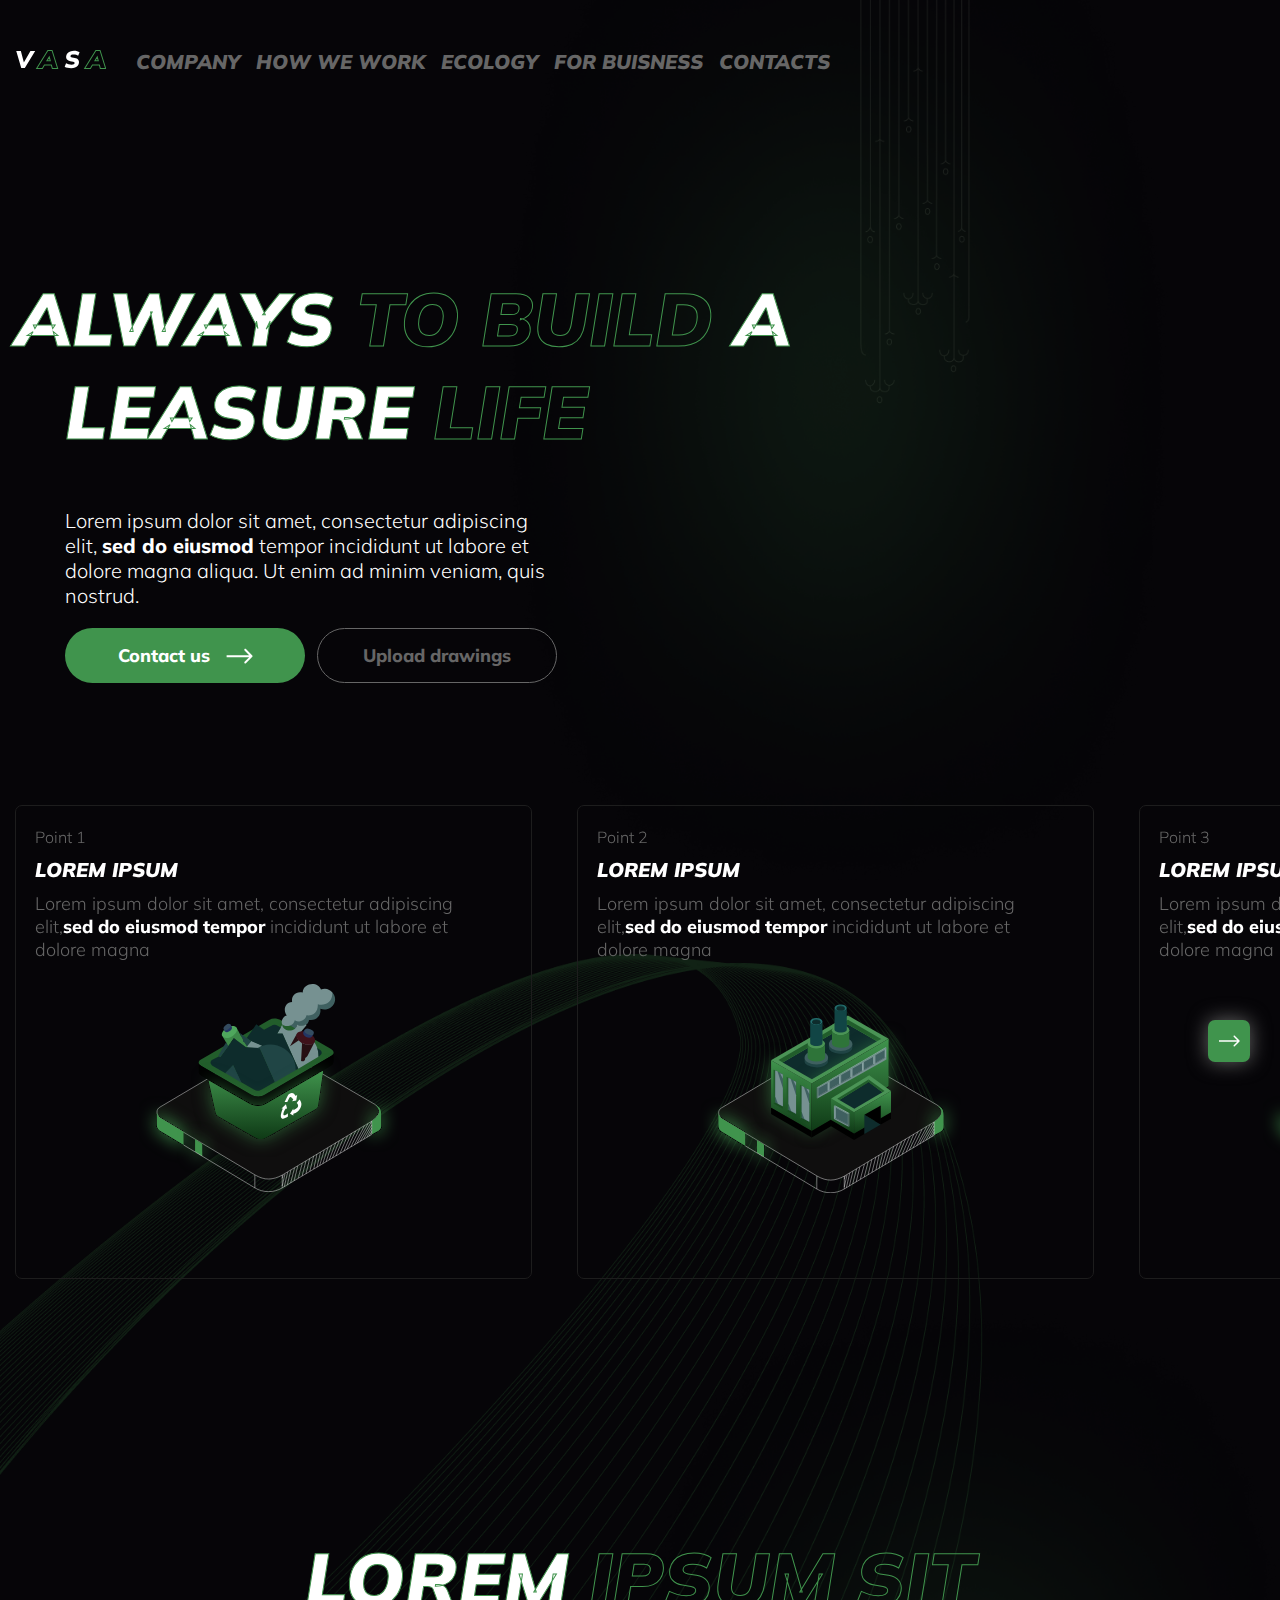
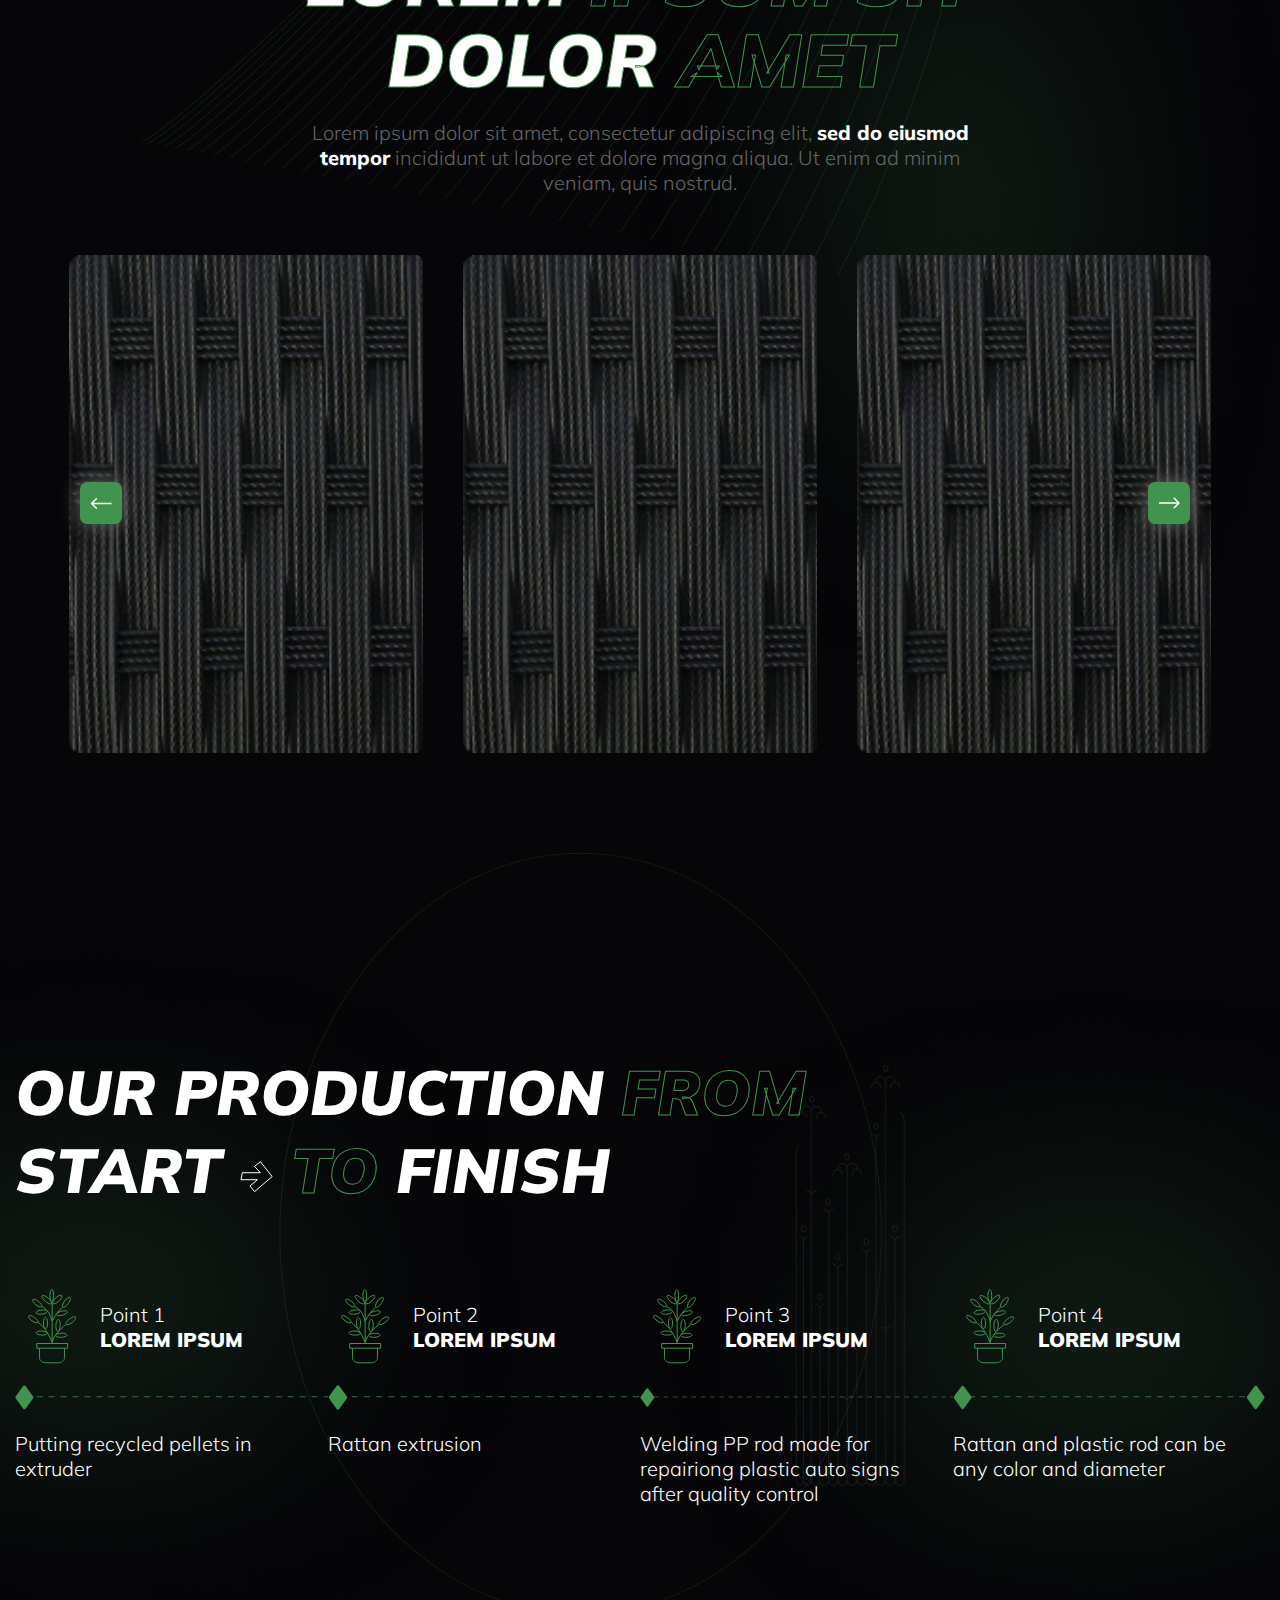
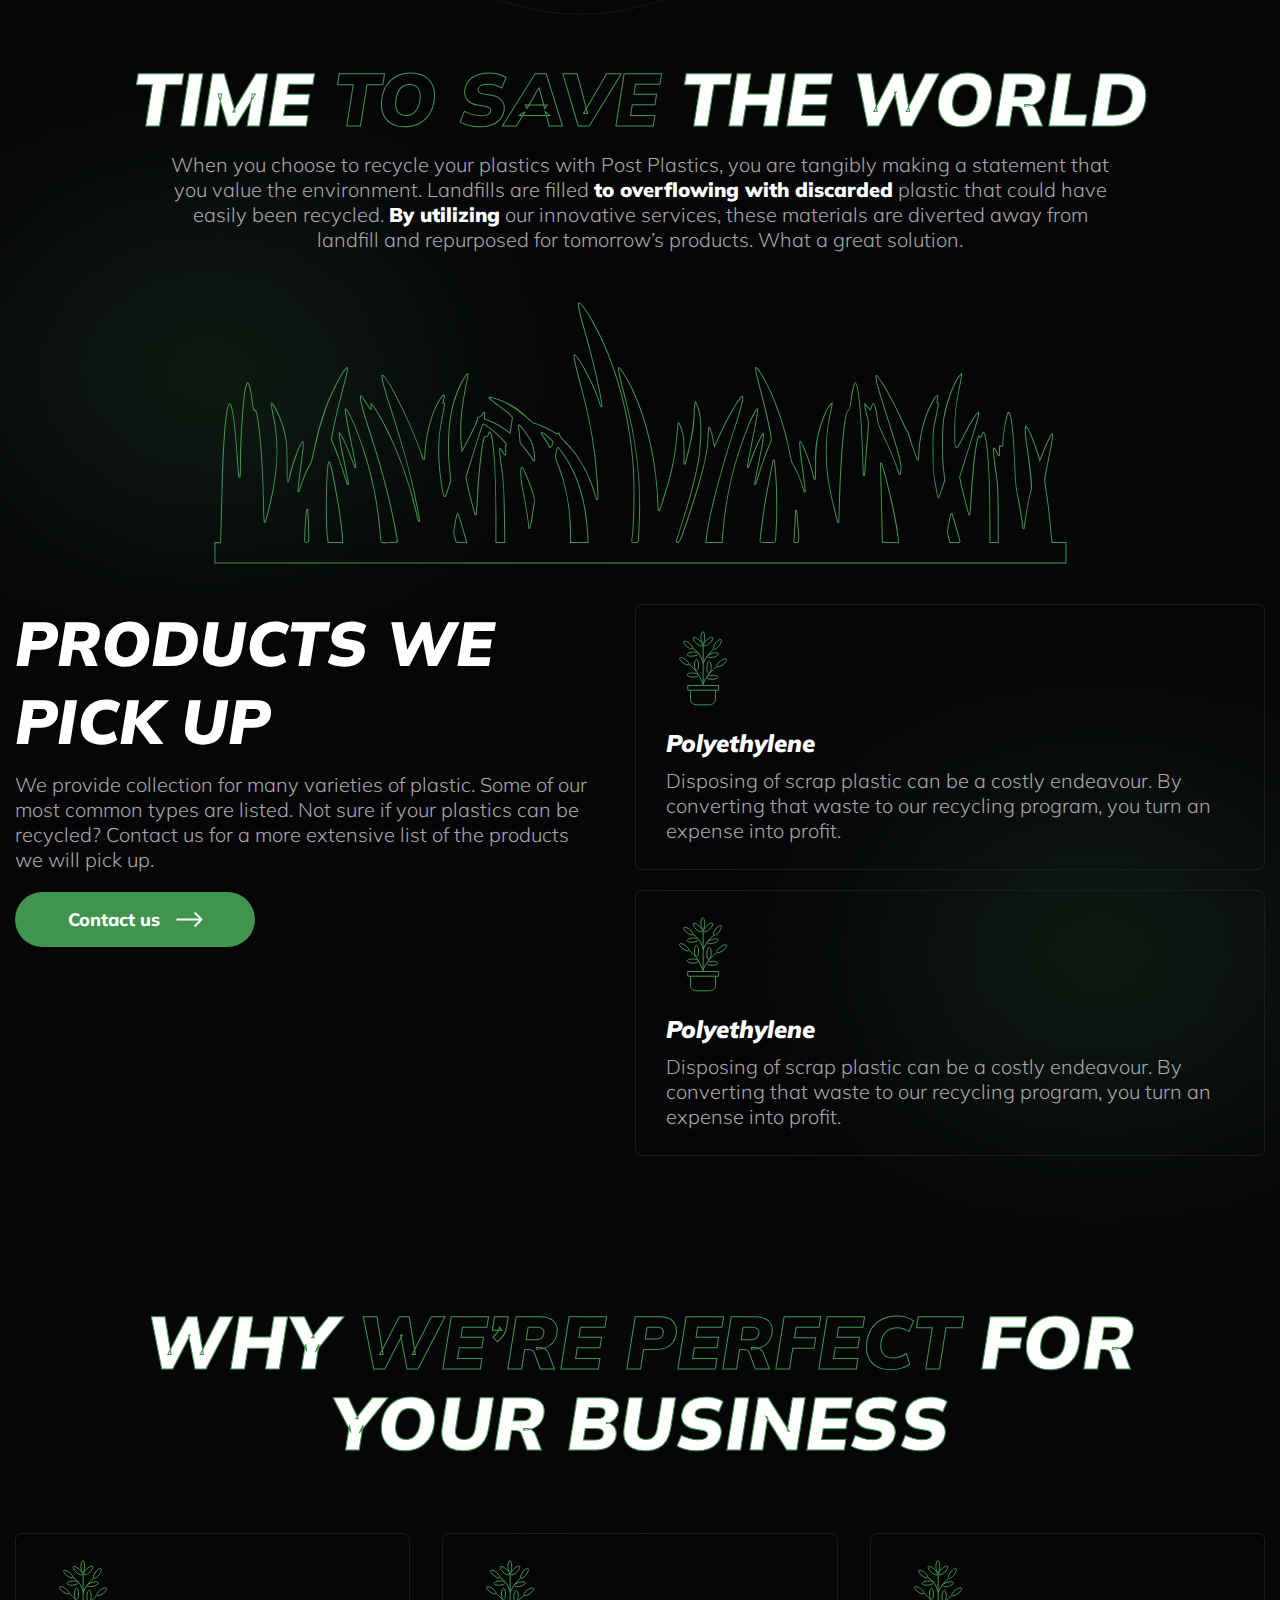
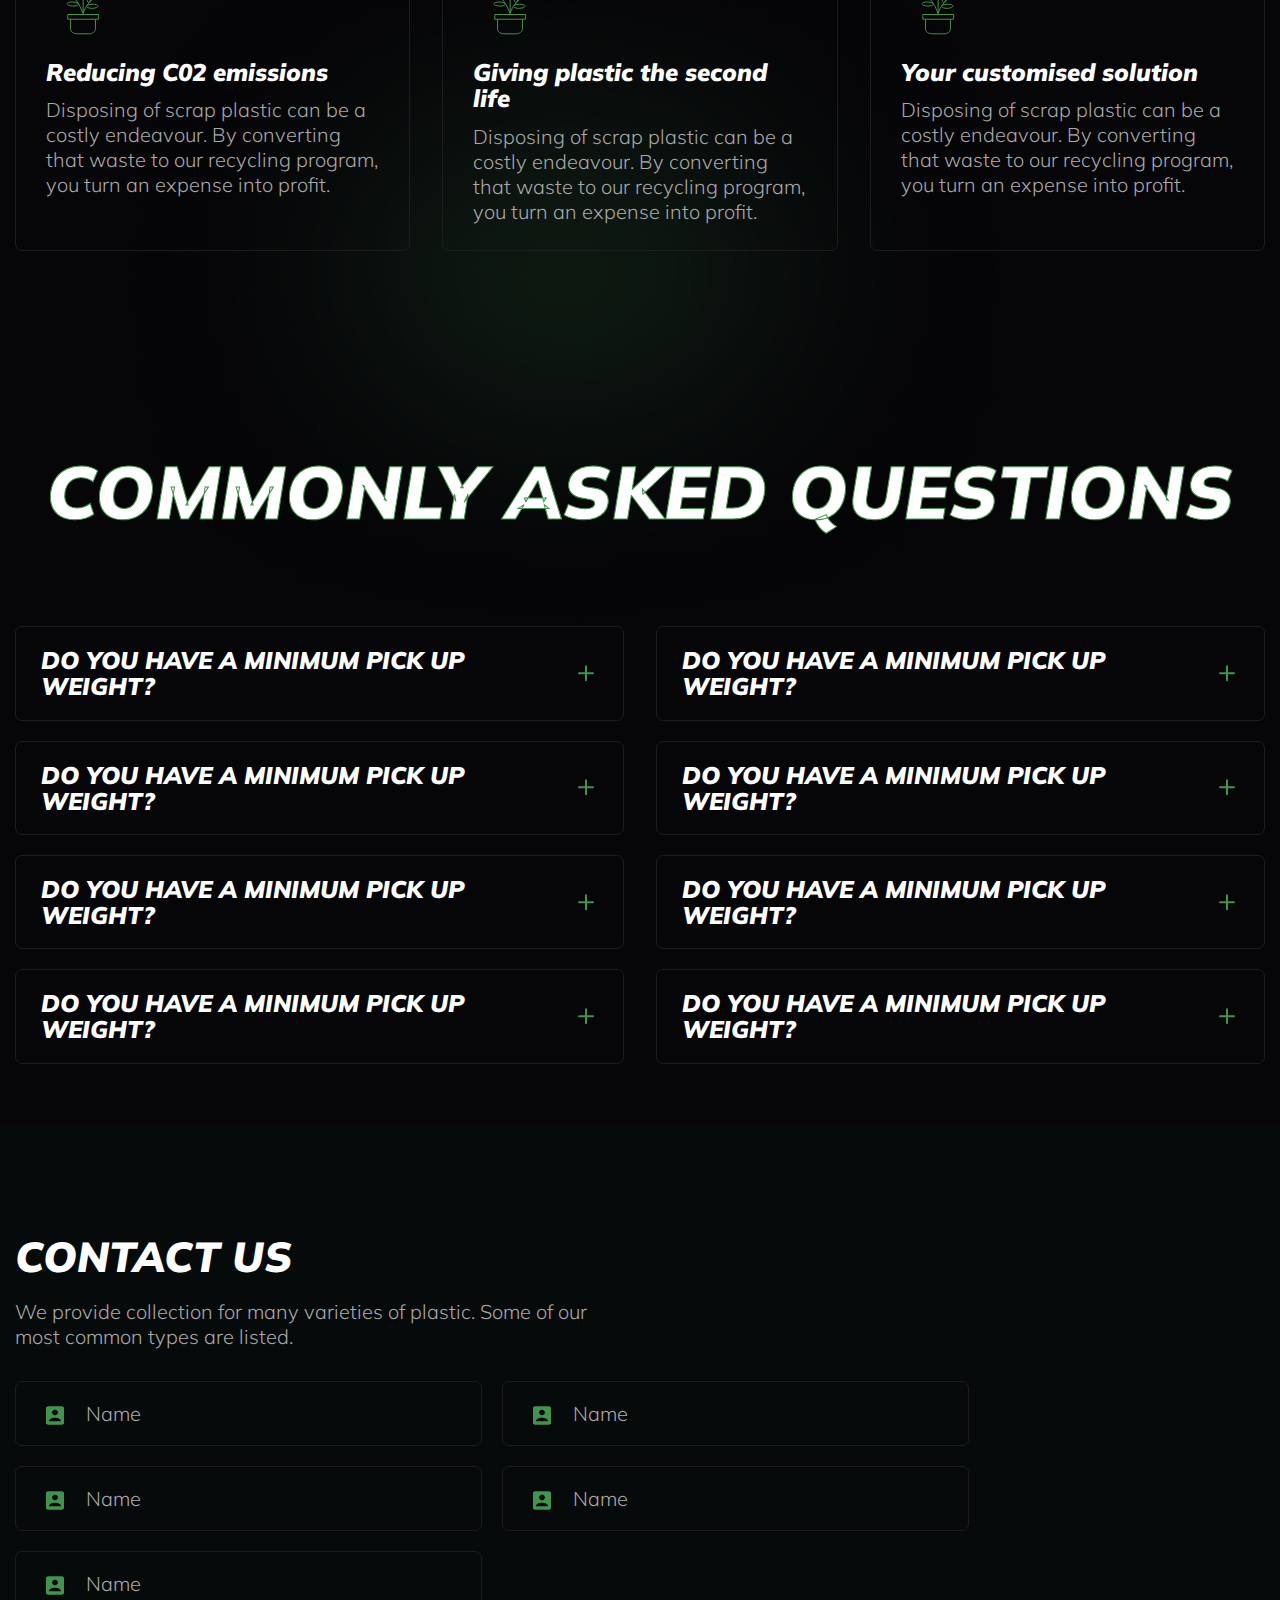
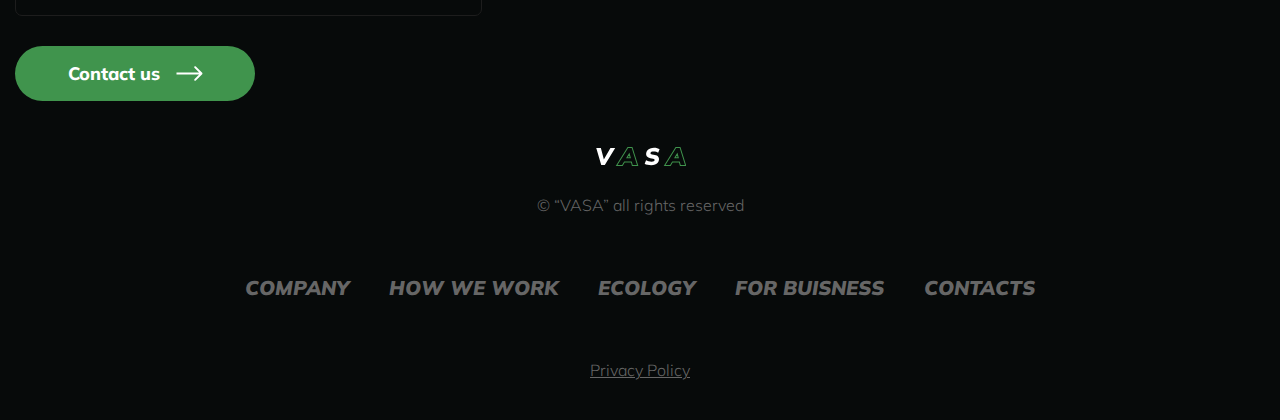
==== index-dark.html @ 0dc8172a "fix" ====
<!DOCTYPE html>
<html lang="en">
<head>
    <meta charset="UTF-8">
    <meta name="viewport" content="width=device-width, initial-scale=1.0">

    <link rel="stylesheet" href="css/swiper-bundle.min.css">
    <link rel="stylesheet" href="css/style.css">

    <title>VASA</title>
</head>
<body class="dark-theme">
    <div class="wrapper">
        
        <header class="header">
            <div class="container">
                <div class="header__inner">
                    <a href="#" class="logo"><img src="img/logoheader-dark.svg" alt="logo" class="logoimg"></a>
                    <nav class="nav">
                        <a href="#company" class="header__link italic__text grey__text">COMPANY</a>
                        <a href="#how-we-work" class="header__link italic__text grey__text">HOW WE WORK</a>
                        <a href="#ecology" class="header__link italic__text grey__text">ECOLOGY</a>
                        <a href="#business" class="header__link italic__text grey__text">FOR BUISNESS</a>
                        <a href="#contacts" class="header__link italic__text grey__text">CONTACTS</a>
                    </nav>
                    <div class="burger-button">
                        <svg width="24px" height="24px" viewBox="0 0 24 24" fill="none" xmlns="http://www.w3.org/2000/svg">
                            <path d="M3 6.00092H21M3 12.0009H21M3 18.0009H21" stroke="#292929" stroke-width="2.5" stroke-linecap="round" stroke-linejoin="round"/>
                        </svg>
                        <svg xmlns="http://www.w3.org/2000/svg"  viewBox="0 0 50 50" width="24px" height="24px">
                            <path d="M 7.71875 6.28125 L 6.28125 7.71875 L 23.5625 25 L 6.28125 42.28125 L 7.71875 43.71875 L 25 26.4375 L 42.28125 43.71875 L 43.71875 42.28125 L 26.4375 25 L 43.71875 7.71875 L 42.28125 6.28125 L 25 23.5625 Z"/>
                        </svg>
                    </div>
                </div>
            </div>
        </header>

        <div class="container">
            <div class="page-up__button hide">
                <button class="small__button_grey small__button_white"><svg width="12" height="22" viewBox="0 0 12 22" fill="none" xmlns="http://www.w3.org/2000/svg">
                    <path d="M6.07818 0.756779C5.78529 0.463886 5.31041 0.463886 5.01752 0.756779L0.244549 5.52975C-0.0483442 5.82264 -0.0483442 6.29752 0.244549 6.59041C0.537443 6.8833 1.01232 6.8833 1.30521 6.59041L5.54785 2.34777L9.79049 6.59041C10.0834 6.8833 10.5583 6.8833 10.8512 6.59041C11.144 6.29752 11.144 5.82264 10.8512 5.52975L6.07818 0.756779ZM6.29785 21.2871L6.29785 1.28711L4.79785 1.28711L4.79785 21.2871L6.29785 21.2871Z" fill="#343434"/>
                    </svg>
                </button>
            </div>
        </div>

        <main class="main">


            <section class="main__screen">
                <div class="container">
                    <div class="main__screen_inner">
                        <h1 class="main__title_h1 main__screen_title">
                            ALWAYS <span class="span__titlebrown">TO BUILD</span> A LEASURE <span class="span__titlebrown">LIFE</span>
                        </h1>
                        <div class="main__description">
                            <p class="medium__text">Lorem ipsum dolor sit amet, consectetur adipiscing elit, <span class="mediumbold__text">sed do eiusmod</span> tempor incididunt ut labore et dolore magna aliqua. Ut enim ad minim veniam, quis nostrud.</p>
                            <div class="main__buttons">
                                <button class="button smallbold__text white__text">Contact us
                                    <svg class="button__img" width="27" height="16" viewBox="0 0 27 16" fill="none" xmlns="http://www.w3.org/2000/svg">
                                        <path d="M26.3175 8.86531C26.708 8.47479 26.708 7.84162 26.3175 7.4511L19.9535 1.08714C19.563 0.696611 18.9298 0.696611 18.5393 1.08714C18.1488 1.47766 18.1488 2.11082 18.5393 2.50135L24.1961 8.1582L18.5393 13.8151C18.1488 14.2056 18.1488 14.8387 18.5393 15.2293C18.9298 15.6198 19.563 15.6198 19.9535 15.2293L26.3175 8.86531ZM0.610352 9.1582H25.6104V7.1582H0.610352V9.1582Z" fill="white"/>
                                    </svg>
                                </button>
                                <button class="stroke__button smallbold__text grey__text">Upload drawings</button>
                            </div>
                        </div>
                        
                    </div>
                </div>
            </section>

            <section class="scroll__block">
                <a name="company"></a>
                <div class="swiper" id="mainCardsSwiper">
                    <div class="swiper-wrapper">
                        <div class="swiper-slide scroll__card">
                            <div class="scroll__card_text">
                                <p class="description grey__text">Point 1</p>
                                <p class="italic__text white__text">LOREM IPSUM</p>
                                <p class="small__text grey__text">Lorem ipsum dolor sit amet, consectetur adipiscing elit,<span class="smallbold__text white__text">sed do eiusmod tempor</span> incididunt ut labore et dolore magna </p>
                            </div>
                            <img src="img/card1-dark.svg" alt="Point" class="card__img">
                        </div>
                        <div class="swiper-slide scroll__card">
                            <div class="scroll__card_text">
                                <p class="description grey__text">Point 2</p>
                                <p class="italic__text white__text">LOREM IPSUM</p>
                                <p class="small__text grey__text">Lorem ipsum dolor sit amet, consectetur adipiscing elit,<span class="smallbold__text white__text">sed do eiusmod tempor</span> incididunt ut labore et dolore magna </p>
                            </div>
                            <img src="img/card2-dark.svg" alt="Point" class="card__img">
                        </div>
                        <div class="swiper-slide scroll__card">
                            <div class="scroll__card_text">
                                <p class="description grey__text">Point 3</p>
                                <p class="italic__text white__text">LOREM IPSUM</p>
                                <p class="small__text grey__text">Lorem ipsum dolor sit amet, consectetur adipiscing elit,<span class="smallbold__text white__text">sed do eiusmod tempor</span> incididunt ut labore et dolore magna </p>
                            </div>
                            <img src="img/card3-dark.svg" alt="Point" class="card__img">
                            <a href="#" class="card__link smallbold__text white__text mt-20">Lorem ipsum 
                                <svg width="21" height="19" viewBox="0 0 21 19" fill="none" xmlns="http://www.w3.org/2000/svg">
                                    <path d="M0.5 1.82336H10.4232C16.7301 1.82336 16.7301 4.37358 16.7301 8.13029V17.1765M16.7301 17.1765L13.1853 13.6317M16.7301 17.1765L20.275 13.6317" stroke="#40944D" stroke-width="2"/>
                                </svg>                                    
                            </a>
                        </div>
                        <div class="swiper-slide scroll__card">
                            <div class="scroll__card_text">
                                <p class="description grey__text">Point 4</p>
                                <p class="italic__text white__text">LOREM IPSUM</p>
                                <p class="small__text grey__text">Lorem ipsum dolor sit amet, consectetur adipiscing elit,<span class="smallbold__text white__text">sed do eiusmod tempor</span> incididunt ut labore et dolore magna </p>
                            </div>
                            <img src="img/card1-dark.svg" alt="Point" class="card__img">
                        </div>
                        <div class="swiper-slide scroll__card">
                            <div class="scroll__card_text">
                                <p class="description grey__text">Point 5</p>
                                <p class="italic__text white__text">LOREM IPSUM</p>
                                <p class="small__text grey__text">Lorem ipsum dolor sit amet, consectetur adipiscing elit,<span class="smallbold__text white__text">sed do eiusmod tempor</span> incididunt ut labore et dolore magna </p>
                            </div>
                            <img src="img/card1-dark.svg" alt="Point" class="card__img">
                        </div>
                        <div class="swiper-slide scroll__card">
                            <div class="scroll__card_text">
                                <p class="description grey__text">Point 6</p>
                                <p class="italic__text white__text">LOREM IPSUM</p>
                                <p class="small__text grey__text">Lorem ipsum dolor sit amet, consectetur adipiscing elit,<span class="smallbold__text white__text">sed do eiusmod tempor</span> incididunt ut labore et dolore magna </p>
                            </div>
                            <img src="img/card2-dark.svg" alt="Point" class="card__img">
                        </div>
                        <div class="swiper-slide scroll__card">
                            <div class="scroll__card_text">
                                <p class="description grey__text">Point 7</p>
                                <p class="italic__text white__text">LOREM IPSUM</p>
                                <p class="small__text grey__text">Lorem ipsum dolor sit amet, consectetur adipiscing elit,<span class="smallbold__text white__text">sed do eiusmod tempor</span> incididunt ut labore et dolore magna </p>
                            </div>
                            <img src="img/card3-dark.svg" alt="Point" class="card__img">
                            <a href="#" class="card__link smallbold__text white__text mt-20">Lorem ipsum <svg width="21" height="19" viewBox="0 0 21 19" fill="none" xmlns="http://www.w3.org/2000/svg">
                                <path d="M0 1.82336H9.92322C16.2301 1.82336 16.2301 4.37358 16.2301 8.13029V17.1765M16.2301 17.1765L12.6853 13.6317M16.2301 17.1765L19.775 13.6317" stroke="#666666" stroke-width="2"/>
                                </svg>
                            </a>
                        </div>
                        <div class="swiper-slide scroll__card">
                            <div class="scroll__card_text">
                                <p class="description grey__text">Point 8</p>
                                <p class="italic__text white__text">LOREM IPSUM</p>
                                <p class="small__text grey__text">Lorem ipsum dolor sit amet, consectetur adipiscing elit,<span class="smallbold__text white__text">sed do eiusmod tempor</span> incididunt ut labore et dolore magna </p>
                            </div>
                            <img src="img/card1-dark.svg" alt="Point" class="card__img">
                        </div>
                    </div>
                    <div class="swiper-button-prev small__button_grey"></div>
                    <div class="swiper-button-next small__button_grey"></div>
                </div>
                    <!-- <div class="scroll__block_inner">
                        <button class="small__button_grey"><svg width="21" height="12" viewBox="0 0 21 12" fill="none" xmlns="http://www.w3.org/2000/svg">
                            <path d="M20.5303 6.53033C20.8232 6.23744 20.8232 5.76256 20.5303 5.46967L15.7574 0.696699C15.4645 0.403806 14.9896 0.403806 14.6967 0.696699C14.4038 0.989593 14.4038 1.46447 14.6967 1.75736L18.9393 6L14.6967 10.2426C14.4038 10.5355 14.4038 11.0104 14.6967 11.3033C14.9896 11.5962 15.4645 11.5962 15.7574 11.3033L20.5303 6.53033ZM0 6.75L20 6.75L20 5.25L0 5.25L0 6.75Z" fill="white"/>
                            </svg>
                        </button>
                    </div> -->
            </section>

            <section class="swiper__block">
                <div class="container">
                    <div class="swiper__inner">
                        <div class="swiper__text_wrapper">
                            <h3 class="main__title swiper__title text__center">LOREM <span class="span__titlebrown">IPSUM SIT</span> DOLOR <span class="span__titlebrown">AMET</span></h3>
                            <p class="medium__text grey__text swiper__desc text__center mt-20">Lorem ipsum dolor sit amet, consectetur adipiscing elit, <span class="mediumbold__text">sed do eiusmod tempor</span> incididunt ut labore et dolore magna aliqua. Ut enim ad minim veniam, quis nostrud.</p>
                        </div>
                        <div class="swiper swiper__cards_wrapper" id="mainLoopSwiper">
                            <div class="swiper-wrapper">
                                <div class="swiper-slide swiper__card">
                                    <div class="swiper__card_text text__center">
                                        <!-- <p class="italic__text white__text">LOREM IPSUM</p>
                                        <p class="small__text white__text">Lorem ipsum dolor sit amet, consectetu</p> -->
                                    </div>
                                    <img src="img/swipecard-dark.png" alt="Image" class="swiper__img">
                                </div>
                                <div class="swiper-slide swiper__card">
                                    <div class="swiper__card_text text__center">
                                        <!-- <p class="italic__text white__text">LOREM IPSUM</p>
                                        <p class="small__text white__text">Lorem ipsum dolor sit amet, consectetu</p> -->
                                    </div>
                                    <img src="img/swipecard-dark.png" alt="Image" class="swiper__img">
                                </div>
                                <div class="swiper-slide swiper__card">
                                    <div class="swiper__card_text text__center">
                                        <!-- <p class="italic__text white__text">LOREM IPSUM</p>
                                        <p class="small__text white__text">Lorem ipsum dolor sit amet, consectetu</p> -->
                                    </div>
                                    <img src="img/swipecard-dark.png" alt="Image" class="swiper__img">
                                </div>
                                <div class="swiper-slide swiper__card">
                                    <div class="swiper__card_text text__center">
                                        <!-- <p class="italic__text white__text">LOREM IPSUM</p>
                                        <p class="small__text white__text">Lorem ipsum dolor sit amet, consectetu</p> -->
                                    </div>
                                    <img src="img/swipecard-dark.png" alt="Image" class="swiper__img">
                                </div>
                                <div class="swiper-slide swiper__card">
                                    <div class="swiper__card_text text__center">
                                        <!-- <p class="italic__text white__text">LOREM IPSUM</p>
                                        <p class="small__text white__text">Lorem ipsum dolor sit amet, consectetu</p> -->
                                    </div>
                                    <img src="img/swipecard-dark.png" alt="Image" class="swiper__img">
                                </div>
                                <div class="swiper-slide swiper__card">
                                    <div class="swiper__card_text text__center">
                                        <!-- <p class="italic__text white__text">LOREM IPSUM</p>
                                        <p class="small__text white__text">Lorem ipsum dolor sit amet, consectetu</p> -->
                                    </div>
                                    <img src="img/swipecard-dark.png" alt="Image" class="swiper__img">
                                </div>
                                <div class="swiper-slide swiper__card">
                                    <div class="swiper__card_text text__center">
                                        <!-- <p class="italic__text white__text">LOREM IPSUM</p>
                                        <p class="small__text white__text">Lorem ipsum dolor sit amet, consectetu</p> -->
                                    </div>
                                    <img src="img/swipecard1.png" alt="Image" class="swiper__img">
                                </div>
                                <div class="swiper-slide swiper__card">
                                    <div class="swiper__card_text text__center">
                                        <!-- <p class="italic__text white__text">LOREM IPSUM</p>
                                        <p class="small__text white__text">Lorem ipsum dolor sit amet, consectetu</p> -->
                                    </div>
                                    <img src="img/swipecard-dark.png" alt="Image" class="swiper__img">
                                </div>
                                <div class="swiper-slide swiper__card">
                                    <div class="swiper__card_text text__center">
                                        <!-- <p class="italic__text white__text">LOREM IPSUM</p>
                                        <p class="small__text white__text">Lorem ipsum dolor sit amet, consectetu</p> -->
                                    </div>
                                    <img src="img/swipecard-dark.png" alt="Image" class="swiper__img">
                                </div>
                            </div>
                            <div class="swiper-button-prev small__button_grey"></div>
                            <div class="swiper-button-next small__button_grey"></div>
                        </div>
                    </div>
                </div>
            </section>

            <section class="steps__block">
                <a name="how-we-work"></a>
                <div class="container">
                    <div class="steps__inner">
                        <h2 class="title">OUR PRODUCTION <span class="span__titleblack">FROM</span> START <span class="span__titleblack"><svg width="33" height="33" viewBox="0 0 33 33" fill="none" xmlns="http://www.w3.org/2000/svg">
                            <path d="M1.08301 19.7143L2.22583 12.7309H20.3828L14.5421 6.38231L20.3828 1.68433L32.1911 16.54L14.5421 31.6497L9.97109 25.9359L17.4624 19.7143H1.08301Z" stroke="#FFFFFF"/>
                            </svg> TO
                        </span> FINISH</h2>
                        <div class="steps__items mt-80">
                            <div class="step__item">
                                <div class="step__text_wrapper">
                                    <img src="img/step.svg"> 
                                    <div class="row__text_wrapper">
                                        <p class="medium__text black__text">Point 1</p>
                                        <p class="italic__text black__text">LOREM IPSUM</p>
                                    </div>
                                </div>
                                <img src="img/step1-dark.svg" class="step__svg">
                                <p class="medium__text">Putting recycled pellets in extruder</p> 
                            </div>
                            <div class="step__item">
                                <div class="step__text_wrapper">
                                    <img src="img/step.svg">                                     
                                    <div class="row__text_wrapper">
                                        <p class="medium__text black__text">Point 2</p>
                                        <p class="italic__text black__text">LOREM IPSUM</p>
                                    </div>
                                </div>
                                <img src="img/step2-dark.svg" class="step__svg">
                                <p class="medium__text">Rattan extrusion</p> 
                            </div>
                            <div class="step__item">
                                <div class="step__text_wrapper">
                                    <img src="img/step.svg"> 
                                    <div class="row__text_wrapper">
                                        <p class="medium__text black__text">Point 3</p>
                                        <p class="italic__text black__text">LOREM IPSUM</p>
                                    </div>
                                </div>
                                <img src="img/step3-dark.svg" class="step__svg">
                                <p class="medium__text step__three_text">Welding PP rod made for repairiong plastic auto signs after quality control</p> 
                            </div>
                            <div class="step__item">
                                <div class="step__text_wrapper">
                                    <img src="img/step.svg"> 
                                    <div class="row__text_wrapper">
                                        <p class="medium__text black__text">Point 4</p>
                                        <p class="italic__text black__text">LOREM IPSUM</p>
                                    </div>
                                </div>
                                <img src="img/step4-dark.svg" class="step__svg">
                                <p class="medium__text step__four_text">Rattan and plastic rod can be any color and diameter</p> 
                            </div>
                        </div>
                    </div>
                </div>
            </section>
            <section class="safety__block">
                <div class="container">                
                    <h3 class="main__title white__text text__center pref__title">TIME <span class="span__titlewhite">TO SAVE</span> THE WORLD</h3>
                    <p class="medium__text text__center lightgrey__text mt-12">When you choose to recycle your plastics with Post Plastics, you are tangibly making a statement that you value the environment. Landfills are filled <b>to overflowing with discarded</b> plastic that could have easily been recycled. <b>By utilizing</b> our innovative services, these materials are diverted away from landfill and repurposed for tomorrow’s products. What a great solution.</p>    
                    <img src="img/pref-dark.svg" alt="Pref" class="pref__preview">
                </div>
            </section>
            <section class="product__block">
                <div class="container">
                    <div class="product-flex">
                        <div class="product-flex-inner product-text">             
                            <p class="title">PRODUCTS WE PICK UP</p>
                            <p class="medium__text lightgrey__text mt-12">We provide collection for many varieties of plastic. Some of our most common types are listed. Not sure if your plastics can be recycled? Contact us for a more extensive list of the products we will pick up.</p>                        
                            <button class="button smallbold__text mt-20">Contact us 
                                <svg width="27" height="15" viewBox="0 0 27 15" fill="none" xmlns="http://www.w3.org/2000/svg">
                                    <path d="M26.2071 8.20711C26.5976 7.81658 26.5976 7.18342 26.2071 6.79289L19.8431 0.428932C19.4526 0.0384079 18.8195 0.0384079 18.4289 0.428932C18.0384 0.819456 18.0384 1.45262 18.4289 1.84315L24.0858 7.5L18.4289 13.1569C18.0384 13.5474 18.0384 14.1805 18.4289 14.5711C18.8195 14.9616 19.4526 14.9616 19.8431 14.5711L26.2071 8.20711ZM0.5 8.5H25.5V6.5H0.5V8.5Z" fill="white"/>
                                </svg>                                    
                            </button>
                        </div>
                        <div class="product-flex-inner product-column">
                            <div class="pref__item">
                                <img src="img/step.svg"  >
                                <p class="content__title white__text mt-20">Polyethylene</p>
                                <p class="medium__text lightgrey__text mt-12">Disposing of scrap plastic can be a costly endeavour. By converting that waste to our recycling program, you turn an expense into profit.</p>
                            </div>
                            <div class="pref__item">
                                <img src="img/step.svg"  >
                                <p class="content__title white__text mt-20">Polyethylene</p>
                                <p class="medium__text lightgrey__text mt-12">Disposing of scrap plastic can be a costly endeavour. By converting that waste to our recycling program, you turn an expense into profit.</p>
                            </div>

                        </div>
                    </div>
                </div>
            </section>
            <section class="pref__block">
                <a name="ecology"></a>
                <div class="container">
                    <div class="pref__inner">
                        <h3 class="main__title white__text text__center pref__title">WHY <span class="span__titlewhite">WE’RE PERFECT</span> FOR YOUR BUSINESS</h3>
                        <div class="pref__items">
                            <div class="pref__item">
                                <img src="img/step.svg"  >
                                <div class="pref__text_wrapper">
                                    <p class="content__title white__text mt-20">Reducing C02 emissions</p>
                                    <p class="medium__text lightgrey__text mt-12">Disposing of scrap plastic can be a costly endeavour. By converting that waste to our recycling program, you turn an expense into profit.</p>    
                                </div>
                            </div>
                            <div class="pref__item">
                                <img src="img/step.svg"  >
                                <div class="pref__text_wrapper">
                                    <p class="content__title white__text mt-20">Giving plastic the second life</p>
                                    <p class="medium__text lightgrey__text mt-12">Disposing of scrap plastic can be a costly endeavour. By converting that waste to our recycling program, you turn an expense into profit.</p>    
                                </div>
                            </div>
                            <div class="pref__item">
                                <img src="img/step.svg"  >
                                <div class="pref__text_wrapper">
                                    <p class="content__title white__text mt-20">Your customised solution</p>
                                    <p class="medium__text lightgrey__text mt-12">Disposing of scrap plastic can be a costly endeavour. By converting that waste to our recycling program, you turn an expense into profit.</p>    
                                </div>
                            </div>
                        </div>
                    </div>
                </div>
            </section>

            <section class="faq__block">
                <a name="business"></a>
                <div class="container">
                    <div class="faq__inner">
                        <h3 class="main__title text__center">COMMONLY ASKED QUESTIONS</h3>
                        <div class="faq__items">
                            <div class="faq-item">
                                <button class="faq__button content__title">DO YOU HAVE A MINIMUM PICK UP WEIGHT?</button>
                                <div class="faq-dropdown">
                                    <p class="medium__text grey__text">Disposing of scrap plastic can be a costly endeavour. By converting that waste to our recycling program, you turn an expense into profit. Disposing of scrap plastic can be a costly endeavour. By converting that waste to our recycling program, you turn an expense into profit.</p>
                                </div>
                            </div>
                            <div class="faq-item">
                                <button class="faq__button content__title">DO YOU HAVE A MINIMUM PICK UP WEIGHT?</button>
                                <div class="faq-dropdown">
                                    <p class="medium__text grey__text">Disposing of scrap plastic can be a costly endeavour. By converting that waste to our recycling program, you turn an expense into profit. Disposing of scrap plastic can be a costly endeavour. By converting that waste to our recycling program, you turn an expense into profit.</p>
                                </div>
                            </div>
                            <div class="faq-item">
                                <button class="faq__button content__title">DO YOU HAVE A MINIMUM PICK UP WEIGHT?</button>
                                <div class="faq-dropdown">
                                    <p class="medium__text grey__text">Disposing of scrap plastic can be a costly endeavour. By converting that waste to our recycling program, you turn an expense into profit. Disposing of scrap plastic can be a costly endeavour. By converting that waste to our recycling program, you turn an expense into profit.</p>
                                </div>
                            </div>
                            <div class="faq-item">
                                <button class="faq__button content__title">DO YOU HAVE A MINIMUM PICK UP WEIGHT?</button>
                                <div class="faq-dropdown">
                                    <p class="medium__text grey__text">Disposing of scrap plastic can be a costly endeavour. By converting that waste to our recycling program, you turn an expense into profit. Disposing of scrap plastic can be a costly endeavour. By converting that waste to our recycling program, you turn an expense into profit.</p>
                                </div>
                            </div>
                            <div class="faq-item">
                                <button class="faq__button content__title">DO YOU HAVE A MINIMUM PICK UP WEIGHT?</button>
                                <div class="faq-dropdown">
                                    <p class="medium__text grey__text">Disposing of scrap plastic can be a costly endeavour. By converting that waste to our recycling program, you turn an expense into profit. Disposing of scrap plastic can be a costly endeavour. By converting that waste to our recycling program, you turn an expense into profit.</p>
                                </div>
                            </div>
                            <div class="faq-item">
                                <button class="faq__button content__title">DO YOU HAVE A MINIMUM PICK UP WEIGHT?</button>
                                <div class="faq-dropdown">
                                    <p class="medium__text grey__text">Disposing of scrap plastic can be a costly endeavour. By converting that waste to our recycling program, you turn an expense into profit. Disposing of scrap plastic can be a costly endeavour. By converting that waste to our recycling program, you turn an expense into profit.</p>
                                </div>
                            </div>
                            <div class="faq-item">
                                <button class="faq__button content__title">DO YOU HAVE A MINIMUM PICK UP WEIGHT?</button>
                                <div class="faq-dropdown">
                                    <p class="medium__text grey__text">Disposing of scrap plastic can be a costly endeavour. By converting that waste to our recycling program, you turn an expense into profit. Disposing of scrap plastic can be a costly endeavour. By converting that waste to our recycling program, you turn an expense into profit.</p>
                                </div>
                            </div>
                            <div class="faq-item">
                                <button class="faq__button content__title">DO YOU HAVE A MINIMUM PICK UP WEIGHT?</button>
                                <div class="faq-dropdown">
                                    <p class="medium__text grey__text">Disposing of scrap plastic can be a costly endeavour. By converting that waste to our recycling program, you turn an expense into profit. Disposing of scrap plastic can be a costly endeavour. By converting that waste to our recycling program, you turn an expense into profit.</p>
                                </div>
                            </div>
                        </div>
                    </div>
                </div>
            </section>

            <section class="contact__block">
                <a name="contacts"></a>
                <div class="container">
                    <div class="contact__inner">
                        <div class="contact__text_wrapper">
                            <h3 class="subtitle white__text">CONTACT US</h3>
                            <p class="medium__text lightgrey__text mt-20">We provide collection for many varieties of plastic. Some of our most common types are listed.</p>
                        </div>
                        <div class="contact__form_wrapper">
                            <form class="contact__form">
                                <div class="input__wrapper">
                                    <img src="img/inputsvg-dark.svg" class="input__svg">
                                    <input type="text" class="input medium__text lightgrey__text" placeholder="Name">
                                </div>
                                <div class="input__wrapper">
                                    <img src="img/inputsvg-dark.svg" class="input__svg">
                                    <input type="text" class="input medium__text lightgrey__text" placeholder="Name">
                                </div>
                                <div class="input__wrapper">
                                    <img src="img/inputsvg-dark.svg" class="input__svg">
                                    <input type="text" class="input medium__text lightgrey__text" placeholder="Name">
                                </div>
                                <div class="input__wrapper">
                                    <img src="img/inputsvg-dark.svg" class="input__svg">
                                    <input type="text" class="input medium__text lightgrey__text" placeholder="Name">
                                </div>
                                <div class="input__wrapper">
                                    <img src="img/inputsvg-dark.svg" class="input__svg">
                                    <input type="text" class="input medium__text lightgrey__text" placeholder="Name">
                                </div>
                            </form>
                            <button class="button smallbold__text">Contact us 
                                <svg width="27" height="15" viewBox="0 0 27 15" fill="none" xmlns="http://www.w3.org/2000/svg">
                                    <path d="M26.2071 8.20711C26.5976 7.81658 26.5976 7.18342 26.2071 6.79289L19.8431 0.428932C19.4526 0.0384079 18.8195 0.0384079 18.4289 0.428932C18.0384 0.819456 18.0384 1.45262 18.4289 1.84315L24.0858 7.5L18.4289 13.1569C18.0384 13.5474 18.0384 14.1805 18.4289 14.5711C18.8195 14.9616 19.4526 14.9616 19.8431 14.5711L26.2071 8.20711ZM0.5 8.5H25.5V6.5H0.5V8.5Z" fill="white"/>
                                </svg>                                    
                            </button>
                        </div>
                    </div>
                </div>
            </section>
        </main>

        <footer class="footer">
            <a href="#" class="logo"><img src="img/logoheader-dark.svg" alt="logo" class="logoimg"></a>
            <p class="description grey__text mt-20">© “VASA” all rights reserved</p>
            <div class="footer__nav mt-60">
                <a href="#company" class="header__link italic__text grey__text">COMPANY</a>
                <a href="#how-we-work" class="header__link italic__text grey__text">HOW WE WORK</a>
                <a href="#ecology" class="header__link italic__text grey__text">ECOLOGY</a>
                <a href="#business" class="header__link italic__text grey__text">FOR BUISNESS</a>
                <a href="#contacts" class="header__link italic__text grey__text">CONTACTS</a>
            </div>
            <a href="#" class="privacy mt-60"><p class="description grey__text">Privacy Policy</p></a>
        </footer>
    </div>

    <script src="js/swiper-bundle.min.js"></script>
    <script src="js/swiper-init.js"></script>
    <script src="js/main.js"></script>
</body>
</html>
---- css/style.css ----
@font-face {
    font-family: "Mulish";
    font-weight: 300;
    src: url(../fonts/Mulish-Light.ttf);
}

@font-face {
    font-family: "Mulish";
    font-weight: 800;
    src: url(../fonts/Mulish-ExtraBold.ttf);
}

@font-face {
    font-family: "Mulish";
    font-weight: 900;
    src: url(../fonts/Mulish-Black.ttf);
}

@font-face {
    font-family: "MulishItalic";
    font-weight: 900;
    src: url(../fonts/Mulish-BlackItalic.ttf);
}

:root {
    --font-mulish: "Mulish";
    --font-mulishitalic: "MulishItalic";
    --color-transparent-white: rgba(255, 255, 255, 0.4);
    --color-transparent-lightbrown: rgba(135, 95, 55, 0.3);
    --color-transparent-black: rgba(51, 51, 51, 0.3);
    --color-white: #FFFFFF;
    --color-grey: #666666;
    --color-lightgrey: #A9A9A9;
    --color-darkgrey: #343434;
    --color-black: #101D25;
    --color-brown: #251510;
    --color-lightbrown: #875F37;
    --lineargradient: linear-gradient(219.48deg, rgba(15, 8, 5, 0.85) 7.56%, #251510 96.64%);
    --color-stroke: #1D1D1D;
    --box-shadow-grey: 0 0 20px #666666;
    --box-shadow-white: 0 0 20px rgba(255, 255, 255, 0.25);
}

body.dark-theme {
    background-color: #060508;
    --color-transparent-white: rgba(255, 255, 255, 0.4);
    --color-transparent-lightbrown: rgba(135, 95, 55, 0.3);
    --color-transparent-black: rgba(51, 51, 51, 0.3);
    --color-white: #FFFFFF;
    --color-grey: #666666;
    --color-lightgrey: #A9A9A9;
    --color-darkgrey: #343434;
    --color-black: #FFFFFF;
    --color-brown: #FFFFFF;
    --color-lightbrown: #40944D;
    --lineargradient: linear-gradient(219.48deg, rgba(15, 8, 5, 0.85) 7.56%, #251510 96.64%);
    --color-stroke: #1D1D1D;
    --box-shadow-grey: 0 0 20px #666666;
    --box-shadow-white: 0 0 20px rgba(255, 255, 255, 0.25);
}

* {
    margin: 0;
    padding: 0;
    box-sizing: border-box;
}

html {
    scroll-behavior: smooth;
}

input::-webkit-outer-spin-button,
input::-webkit-inner-spin-button {
  -webkit-appearance: none;
  margin: 0;
}

body {
    background-color: #F5F5F5;
}

body.scroll-hidden {
    overflow: hidden;
}

a {
    color: var(--color-grey);
}

.main__title {
    color: var(--color-brown);
    font-family: var(--font-mulishitalic);
    font-weight: 900;
    font-size: 74px;
    line-height: 109%;
}

.main__title_h1 {
    color: var(--color-brown);
    font-family: var(--font-mulishitalic);
    font-weight: 900;
    font-size: 74px;
}

body.dark-theme .title {
    color: var(--color-brown);
}

.title {
    color: var(--color-brown);
    font-family: var(--font-mulishitalic);
    font-weight: 900;
    font-size: 62px;
    max-width: 793px;
}

.subtitle {
    color: var(--color-brown);
    font-family: var(--font-mulishitalic);
    font-weight: 900;
    font-size: 42px;
    line-height: 109%;
}

.content__title {
    color: var(--color-brown);
    font-family: var(--font-mulishitalic);
    font-weight: 900;
    font-size: 24px;
    line-height: 109%;
}

.italic__text {
    color: var(--color-brown);
    font-family: var(--font-mulishitalic);
    font-weight: 900;
    font-size: 20px;
}

.black__text {
    color: var(--color-brown);
    font-family: var(--font-mulish);
    font-weight: 900;
    font-size: 20px;
}

.mediumbold__text {
    color: var(--color-brown);
    font-family: var(--font-mulish);
    font-weight: 800;
    font-size: 20px;
}

.medium__text {
    color: var(--color-brown);
    font-family: var(--font-mulish);
    font-weight: 300;
    font-size: 20px;
}


.smallbold__text {
    color: var(--color-brown);
    font-family: var(--font-mulish);
    font-weight: 800;
    font-size: 18px;
}

.small__text {
    color: var(--color-brown);
    font-family: var(--font-mulish);
    font-weight: 300;
    font-size: 18px;
}

.description {
    color: var(--color-brown);
    font-family: var(--font-mulish);
    font-weight: 300;
    font-size: 16px;
}

.span__titlebrown {
    -webkit-text-stroke: 1px var(--color-brown);
    -webkit-text-fill-color: transparent;
}

body.dark-theme .span__titlebrown,
body.dark-theme .span__titleblack,
body.dark-theme .span__titlewhite,
body.dark-theme .main__title,
body.dark-theme .main__title_h1 {
    -webkit-text-stroke: 1px var(--color-lightbrown);
    stroke: var(--color-brown);
}

.span__titleblack {
    -webkit-text-stroke: 1px var(--color-darkgrey);
    -webkit-text-fill-color: transparent;
}

.span__titlewhite {
    -webkit-text-stroke: 1px var(--color-white);
    -webkit-text-fill-color: transparent;
}

.button {
    width: 240px;
    height: 55px;
    display: flex;
    align-items: center;
    justify-content: center;
    border-radius: 15px;
    cursor: pointer;
    border: none;
    background-color: var(--color-lightbrown);
    gap: 16px;
    transition: 200ms ease-out;
}

body.dark-theme .button,
body.dark-theme .stroke__button {
    border-radius: 55px;
}

.button path {
    transition: 200ms ease-out;
}


.faq__button {
    width: 100%;
    text-align: left;
    cursor: pointer;
    display: flex;
    align-items: center;
    justify-content: space-between;
    border: none;
    background-color: transparent;
    gap: 30px;
}
.faq__button::after {
    content: '';
    display: block;
    width: 24px;
    min-width: 24px;
    height: 24px;
    background-image: url("data:image/svg+xml,%3Csvg width='23' height='23' viewBox='0 0 23 23' fill='none' xmlns='http://www.w3.org/2000/svg'%3E%3Cpath d='M11.5479 4.19531V18.1953M18.5479 11.1952L4.54785 11.1952' stroke='%23251510' stroke-width='2' stroke-linecap='round'/%3E%3C/svg%3E%0A");
    background-position: center center;
    background-repeat: no-repeat;
}

body.dark-theme .faq__button::after {
    background-image: url("data:image/svg+xml,%3Csvg width='22' height='23' viewBox='0 0 22 23' fill='none' xmlns='http://www.w3.org/2000/svg'%3E%3Cpath d='M11 4.1582V18.1582M18 11.1581L4 11.1581' stroke='%2340944D' stroke-width='2' stroke-linecap='round'/%3E%3C/svg%3E%0A");
}

.stroke__button {
    width: 240px;
    height: 55px;
    display: flex;
    align-items: center;
    justify-content: center;
    border-radius: 15px;
    cursor: pointer;
    border: 1px solid var(--color-grey);
    background-color: transparent;
    gap: 16px;
    transition: 200ms ease-out;
}


.small__button_grey {
    box-shadow: var(--box-shadow-grey);
    border: none;
    background-color: var(--color-grey);
    width: 42px;
    height: 42px;
    display: flex;
    align-items: center;
    justify-content: center;
    cursor: pointer;
    border-radius: 7px;
}

body.dark-theme .small__button_grey {
    background-color: var(--color-lightbrown);
}
body.dark-theme .small__button_grey path {
    fill: var(--color-brown);
}

.small__button_white {
    box-shadow: var(--box-shadow-white);
    background-color: var(--color-white);
}

.small__button_stroke {
    background-color: transparent;
    border: 1px solid var(--color-white);
    box-shadow: none;
}

.swiper-button-prev::after,
.swiper-button-next::after {
    display: none;
}

.swiper-button-next {
    background-image: url("data:image/svg+xml,%3Csvg width='21' height='12' viewBox='0 0 21 12' fill='none' xmlns='http://www.w3.org/2000/svg'%3E%3Cpath d='M20.5303 6.53033C20.8232 6.23744 20.8232 5.76256 20.5303 5.46967L15.7574 0.696699C15.4645 0.403806 14.9896 0.403806 14.6967 0.696699C14.4038 0.989593 14.4038 1.46447 14.6967 1.75736L18.9393 6L14.6967 10.2426C14.4038 10.5355 14.4038 11.0104 14.6967 11.3033C14.9896 11.5962 15.4645 11.5962 15.7574 11.3033L20.5303 6.53033ZM0 6.75L20 6.75L20 5.25L0 5.25L0 6.75Z' fill='white'/%3E%3C/svg%3E");
    background-position: center center;
    background-repeat: no-repeat;
    right: 30px;
}
.swiper-button-prev {
    background-image: url("data:image/svg+xml,%3Csvg width='22' height='13' viewBox='0 0 22 13' fill='none' xmlns='http://www.w3.org/2000/svg'%3E%3Cpath d='M1.01752 5.96088C0.724628 6.25378 0.724628 6.72865 1.01752 7.02154L5.79049 11.7945C6.08339 12.0874 6.55826 12.0874 6.85115 11.7945C7.14405 11.5016 7.14405 11.0267 6.85115 10.7339L2.60851 6.49121L6.85115 2.24857C7.14405 1.95568 7.14405 1.4808 6.85115 1.18791C6.55826 0.895018 6.08338 0.895018 5.79049 1.18791L1.01752 5.96088ZM21.5479 5.74121L1.54785 5.74121L1.54785 7.24121L21.5479 7.24121L21.5479 5.74121Z' fill='white'/%3E%3C/svg%3E%0A");
    background-position: center center;
    background-repeat: no-repeat;
    left: 30px;
}
.swiper-button-next.swiper-button-disabled, 
.swiper-button-prev.swiper-button-disabled {
    opacity: 0;
    pointer-events: none;
}
.swiper__cards_wrapper .swiper-button-next {
    right: 40px;
}

.page-up__button {
    position: fixed;
    bottom: 30px;
    right: 106px;
    z-index: 2;
    transition: 260ms ease-out;
    border-radius: 8px;
    box-shadow: 0 8px 16px rgba(15, 8, 5, 0.4);
}
.page-up__button.hide {
    opacity: 0;
    pointer-events: none;
}

.input__wrapper {
    position: relative;
    width: 100%;
}

.input {
    max-width: 467px;
    width: 100%;
    height: 65px;
    background-color: transparent;
    border-radius: 7px;
    border: 1px solid var(--color-white);
    padding-left: 70px;
    padding-right: 20px;
    outline: none;
}

body.dark-theme .input,
body.dark-theme .faq-item,
body.dark-theme .pref__item {
    border: 1px solid #1D1D1D;
}

.input::placeholder {
    color: var(--color-lightgrey);
    font-family: var(--font-mulish);
    font-weight: 300;
    font-size: 20px;
    opacity: 1;
}

.input__svg {
    position: absolute;
    top: 22px;
    left: 28px;
}

.wrapper {
    min-height: 100vh;
    background-image: url(../img/mainscreen.png);
    background-size: 915px;
    background-repeat: no-repeat;
    background-position: right top;
}
body.dark-theme .wrapper {
    background-image: url(../img/bg-dark.png);
    background-size: 1920px;
    background-position: center top;
}

.container {
    max-width: 1777px;
    padding: 0 15px;
    width: 100%;
    margin: 0 auto;
}

.header {
    padding-top: 44px;
}

.header__inner {
    display: flex;
    gap: 120px;
    align-items: center;
}

.nav {
    display: flex;
    gap: 40px;
}

.nav a {
    text-decoration: none;
    white-space: nowrap;
}

.logo {
    text-decoration: none;
}
.header__link {
    transition: 200ms ease-in-out;
}
.header__link:hover {
    color: var(--color-brown);
}
.footer .header__link:hover {
    color: var(--color-white);
}

.button:hover {
    background-color: var(--color-brown);
    color: var(--color-white);
}
.button:hover path {
    fill: var(--color-white);
}
.stroke__button:hover {
    border: 1px solid var(--color-brown);
    color: var(--color-brown);
}

body.dark-theme .button:hover {
    background-color: var(--color-brown);
    color: #060508;
}
body.dark-theme .button:hover path {
    fill: #060508;
}
body.dark-theme .stroke__button:hover {
    border: 1px solid var(--color-brown);
    color: var(--color-brown);
}
.main__screen_inner {
    margin-top: 194px;
    margin-left: 50px;
    display: flex;
    flex-wrap: wrap;
    gap: 50px;
    justify-content: space-between;
}

.main__screen_title {
    max-width: 778px;
    text-indent: -50px;
}

.main__description {
    max-width: 492px;
    display: flex;
    flex-direction: column;
    gap: 20px;
}

.main__buttons {
    display: flex;
    gap: 12px;
    flex-wrap: wrap;
}

.scroll__block {
    margin-top: 122px;
    margin-left: calc((100vw - 1777px) / 2);
}

.scroll__block_inner {
    display: flex;
    gap: 45px;
    align-items: center;
}

.scroll__card {
    border-radius: 7px;
    border: 1px solid var(--color-stroke);
    background-image: var(--lineargradient);
    width: 517px;
    height: 474px;
    padding: 21px 28px 21px 19px;
    display: flex;
    flex-direction: column;
    gap: 23px;
}

body.dark-theme .scroll__card {
    border: 1px solid #1D1D1D;
    background-image: none;
    background-color: transparent;
}

.scroll__card_text {
    max-width: 435px;
    display: flex;
    flex-direction: column;
    gap: 10px;
}

.card__img {
    width: 260px;
    align-self: center;
}

.card__link {
    display: flex;
    gap: 15px;
    align-items: center;
    align-self: flex-end;
    text-decoration: none;
}


.swiper__block {
    margin-top: 260px;
    padding-bottom: 200px;
    background-image: url(../img/secondscreenbg.png);
    background-repeat: no-repeat;
    background-size: cover;
}
body.dark-theme .swiper__block {
    background-image: none;
}

.swiper__inner {
    display: flex;
    flex-direction: column;
    align-items: center;
    justify-content: center;
    gap: 60px;
}

.swiper__text_wrapper {
    display: flex;
    flex-direction: column;
    align-items: center;
}

.swiper__title {
    max-width: 853px;
}

.swiper__desc {
    max-width: 705px;
}

.swiper__cards_wrapper {
    display: flex;
    align-items: center;
    gap: 30px;
    max-width: 1180px;
    width: 100%;
}

.swiper__card {
    width: 354px;
    height: 498px;
    border-radius: 7px;
    position: relative;
    display: flex;
    flex-direction: column;
    align-items: center;
    padding: 40px 0;
    overflow: hidden;
}

.swiper__img {
    width: 354px;
    position: absolute;
    top: 0;
    left: 0;
}

body.dark-theme .swiper__img {
    width: auto;
    height: 100%;
}

.swiper__card_text {
    width: 223px;
    position: relative;
    z-index: 1;
    margin-top: auto;
}

.steps__block {
    margin-top: 100px;
}
body.dark-theme .steps__block {
    background-image: url(../img/product-bg.png);
    background-position: center bottom;
    background-repeat: no-repeat;
    background-size: 1920px;
    height: 932px;
    padding-top: 200px;
}

body.dark-theme .product__block {
    background-image: url(../img/dark-bottom.png);
    background-position: center bottom;
    background-repeat: no-repeat;
    background-size: 1920px;
    height: 932px;
    padding-top: 100px;
}
.product-flex {
    display: flex;
    justify-content: space-between;
    gap: 40px;
}
.product-text {
    max-width: 580px;
}
.product-column {
    display: flex;
    flex-direction: column;
    gap: 20px;
    width: 100%;
    max-width: 833px;
}

.steps__items {
    display: flex;
    width: 100%;
}

.step__text_wrapper {
    display: flex;
    align-items: center;
    gap: 10px;
    width: 100%;
}

.step__item {
    max-width: 540px;
    width: 100%;
    display: flex;
    flex-direction: column;
    gap: 16px;
}

.step__item p {
    padding-right: 30px;
}

.step__svg {
    width: 100%;
    height: 35px;
}

.step__three_text {
    max-width: 465px;
}

.step__four_text {
    max-width: 343px;
}


.pref__block {
    margin-top: 146px;
    background-image: url(../img/fourthscreenbg.png);
    background-size: cover;
    background-repeat: no-repeat;
    background-position: top 300px center;
    padding-bottom: 141px;
}

body.dark-theme .pref__block {
    background-image: none;
}

.pref__inner {
    display: flex;
    flex-direction: column;
    gap: 70px;
    align-items: center;
    justify-content: flex-end;
}

.pref__preview {
    width: 100%;
}

body.dark-theme .pref__preview{
    max-width: 853px;
    margin-top: 50px;
    margin-bottom: -20px;
    position: relative;
    z-index: -1;
}

.safety__block .container {
    display: flex;
    flex-direction: column;
    align-items: center;
    padding-top: 153px;
}
.safety__block p {
    max-width: 960px;
}
.safety__block p b {
    font-weight: 900;
    color: var(--color-brown);
}

.pref__title {
    max-width: 1028px;
}

.faq__inner {
    display: flex;
    flex-direction: column;
    align-items: center;
    gap: 94px;
}

.pref__items {
    display: flex;
    gap: 32px;
}

.pref__item {
    border-radius: 7px;
    border: 1px solid var(--color-white);
    padding: 26px 30px;
    width: 100%;
}

.pref__text_wrapper {
    max-width: 480px;
}

.faq__block {
    display: flex;
    flex-direction: column;
    align-items: center;
    justify-content: center;
    padding: 60px 0;
}

.faq__items {
    display: grid;
    align-items: flex-start;
    grid-template-columns: 1fr 1fr;
    gap: 20px 32px;
    width: 100%;
}

.faq-item {
    width: 100%;
    border-radius: 7px;
    padding: 20px 25px;
    border: 1px solid var(--color-grey);
}

.faq-dropdown {
    overflow: hidden;
    max-height: 0;
    opacity: 0;
    padding-top: 0;
    transition: 260ms ease-out;
}

.faq-item.active .faq__button::after {
    background-image: url("data:image/svg+xml,%3Csvg width='23' height='23' viewBox='0 0 23 23' fill='none' xmlns='http://www.w3.org/2000/svg'%3E%3Cpath d='M18.5479 11.1953L4.54785 11.1953' stroke='%23101D25' stroke-width='2' stroke-linecap='round'/%3E%3C/svg%3E%0A");
}

body.dark-theme .faq-item.active .faq__button::after {
    background-image: url("data:image/svg+xml,%3Csvg width='22' height='23' viewBox='0 0 22 23' fill='none' xmlns='http://www.w3.org/2000/svg'%3E%3Cpath d='M18 11.1582L4 11.1582' stroke='%2340944D' stroke-width='2' stroke-linecap='round'/%3E%3C/svg%3E%0A");
}

.faq-item.active .faq-dropdown {
    max-height: 120px;
    opacity: 1;
    padding-top: 10px;
}

.button__title {
    display: flex;
    align-items: center;
    justify-content: space-between;
    width: 100%;
}

.contact__block {
    min-height: 536px;
    background-image: url(../img/contactusbg.png);
    background-repeat: no-repeat;
    background-size: cover;
}

body.dark-theme .contact__block {
    background-color: #070A0A;
    background-image: url(../IMG/contact-dark.png);
}

.contact__inner {
    padding-top: 110px;
    display: flex;
    justify-content: space-between;
    flex-wrap: wrap;
    gap: 32px;
}

.contact__text_wrapper {
    max-width: 577px;
}

.contact__form_wrapper {
    max-width: 954px;
    width: 100%;
    display: flex;
    flex-direction: column;
    gap: 30px;
}

.contact__form {
    display: grid;
    grid-template-columns: 1fr 1fr;
    gap: 20px;
}
.footer {
    background-color: #0F0805;
    display: flex;
    flex-direction: column;
    align-items: center;
    justify-content: center;
    padding: 40px 30px;
}

body.dark-theme .footer {
    background-color: #070A0A;
}

.footer__nav {
    display: flex;
    flex-wrap: wrap;
    justify-content: center;
    gap: 40px;    
}

.footer__nav a {
    text-decoration: none;
}

.burger-button {
    display: none;
}

body.dark-theme .burger-button path {
    fill: var(--color-brown);
    stroke: var(--color-brown);
}


/* support styles */

.black__text {
    color: var(--color-black);
}

.lightgrey__text {
    color: var(--color-lightgrey);
}

.grey__text {
    color: var(--color-grey);
}

.darkgrey__text {
    color: var(--color-darkgrey);
}


.white__text {
    color: var(--color-white);
}

.bg__white {
    background-color: var(--color-white);
}

.mt-12 {
    margin-top: 12px;
}

.mt-16 {
    margin-top: 16px;
}

.mt-20 {
    margin-top: 20px;
}

.mt-50 {
    margin-top: 50px;
}

.mt-60 {
    margin-top: 60px;
}

.mt-80 {
    margin-top: 80px;
}

.text__center {
    text-align: center;
}

@media (max-width: 1800px) {
    .wrapper {
        background-size: 30vw;
    }
    .scroll__block {
        margin-left: 15px;
    }
    .page-up__button {
        right: 30px;
    }

}

@media (max-width: 1400px) {
    .wrapper {
        background-position: left 1000px top;
    }
    .header__inner {
        gap: 30px;
    }
    .nav {
        gap: 16px;
    }
    body.dark-theme .steps__block {
        background-image: none;
        padding-top: 0;
        height: auto;
    }
    
    body.dark-theme .product__block {
        background-image: none;
        padding-top: 0;
        height: auto;
    }
    body.dark-theme .pref__preview {
        margin-bottom: 40px;
    }
}

@media (max-width: 876px) {
    .faq__items {
        grid-template-columns: 1fr;
    }
    .main__title {
        font-size: 48px;
    }    
    .title {
        font-size: 40px;
    }
    .main__screen_inner {
        margin-left: 0;
        margin-top: 60px;
    }
    .main__title_h1.main__screen_title {
        font-size: 48px;
        text-indent: 0px;
    }
    .burger-button {
        display: block;
        margin-left: auto;
        z-index: 10;
    }
    .burger-button.active {
        position: fixed;
        top: 44px;
        right: 15px;
    }
    .burger-button svg:last-child {
        display: none;
    }
    .burger-button.active svg:first-child {
        display: none;
    }
    .burger-button.active svg:last-child {
        display: block;
    }
    .product-flex {
        flex-wrap: wrap;
    }
    
    .nav {
        gap: 24px;
        flex-direction: column;
        align-items: center;
        height: 100dvh;
        width: 100%;
        background-color: var(--color-white);
        position: fixed;
        z-index: 5;
        transition: 360ms ease-in-out;
        right: -100%;
        top: 0;
        padding-top: 80px;
    }
    body.dark-theme .nav {
        background-color: #060508;
    }
    .nav.active {
        right: 0;
    }
    .subtitle {
        font-size: 28px;
    }
    .footer__nav {
        gap: 26px;
    }
    .scroll__card {
        width: 320px;
        height: auto;
        padding-bottom: 30px;
    }

    .swiper__block {
        margin-top: 100px;
        padding-bottom: 40px;
    }
    .pref__items {
        flex-direction: column;
    }
    .steps__items {
        display: grid;
        grid-template-columns: 1fr 1fr;
        gap: 36px;
    }
    .step__svg {
        display: none;
    }
    .pref__block {
        background-position: top 200px center;
    }
}

@media (max-width: 576px) {    
    .main__title {
        font-size: 36px;
    }    
    .title {
        font-size: 30px;
    }
    .main__buttons button {
        width: 100%;
    }
    .contact__form_wrapper button {
        width: 100%;
    }
    .contact__form {
        grid-template-columns: 1fr;
    }
    .pref__block {
        background-position: top 100px center;
    }    
    .steps__items {
        grid-template-columns: 1fr;
    }
    .swiper__title.text__center {
        text-align: left;
    }
}
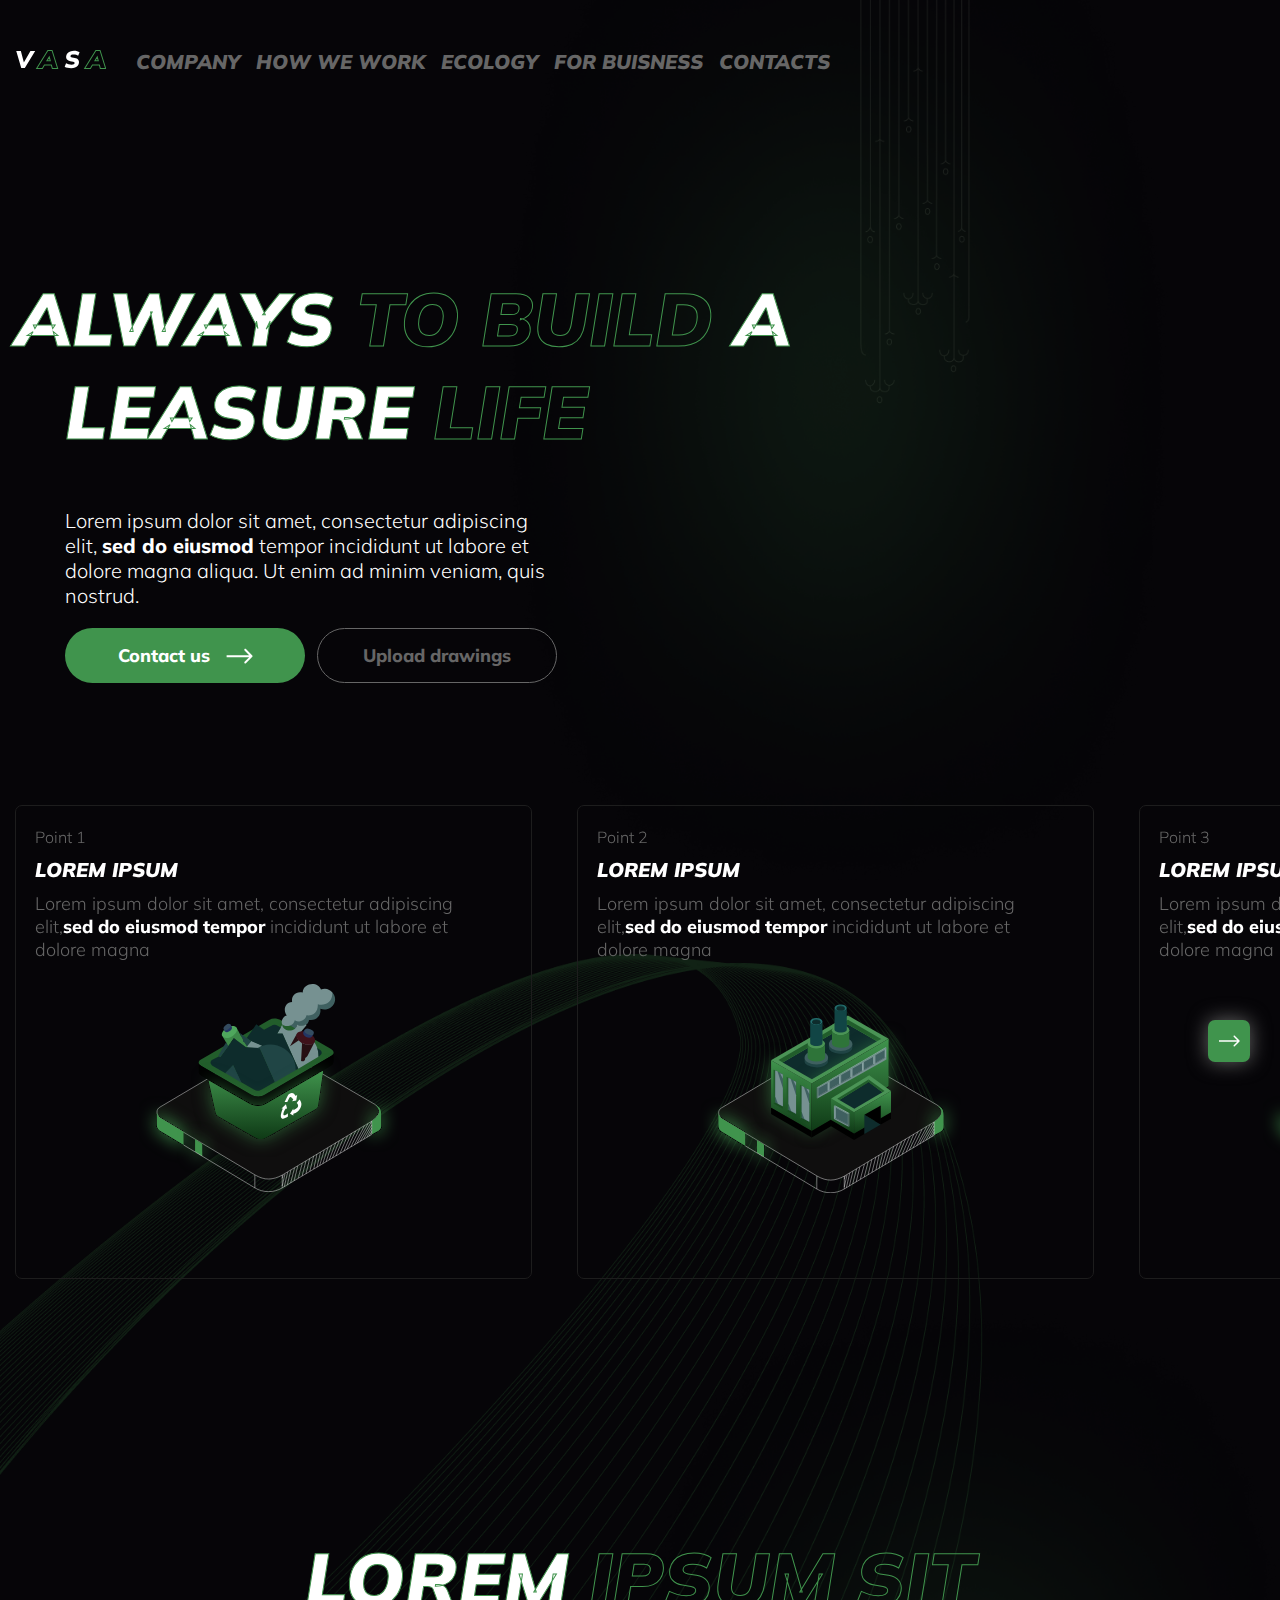
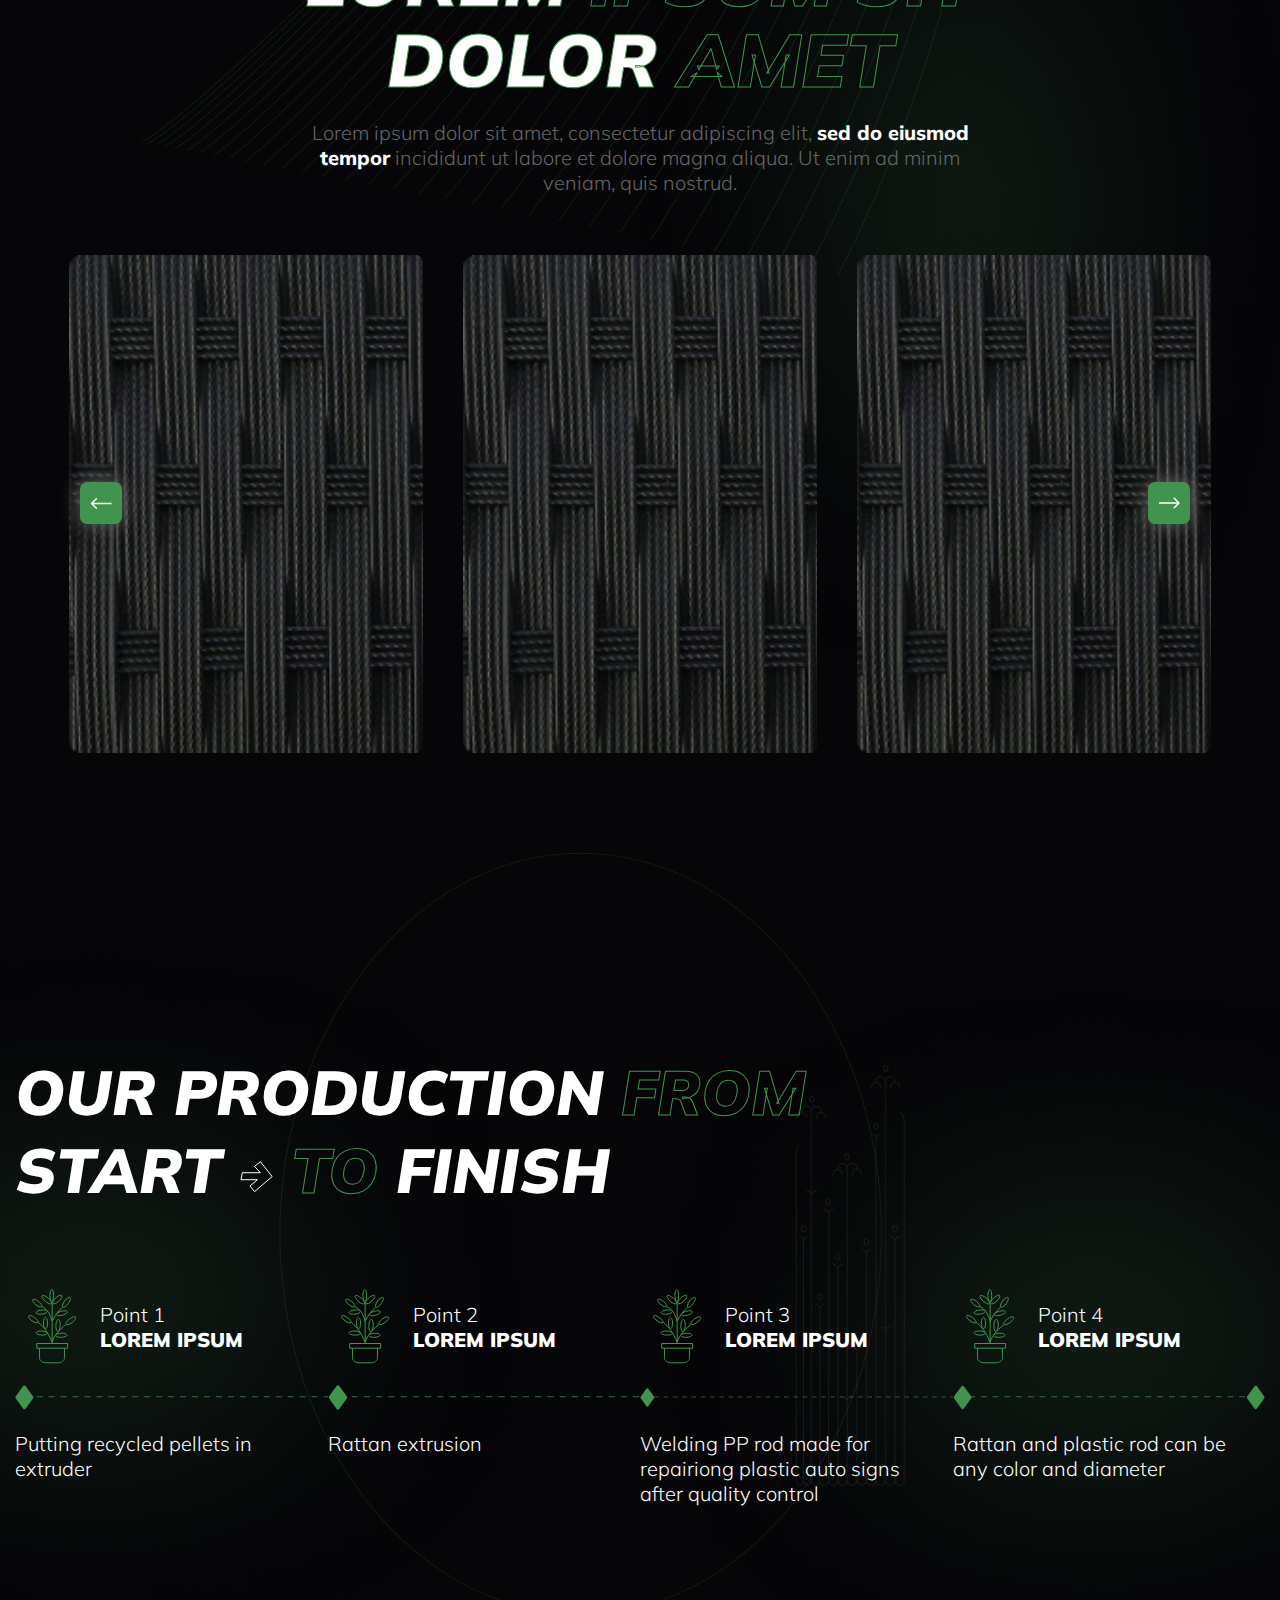
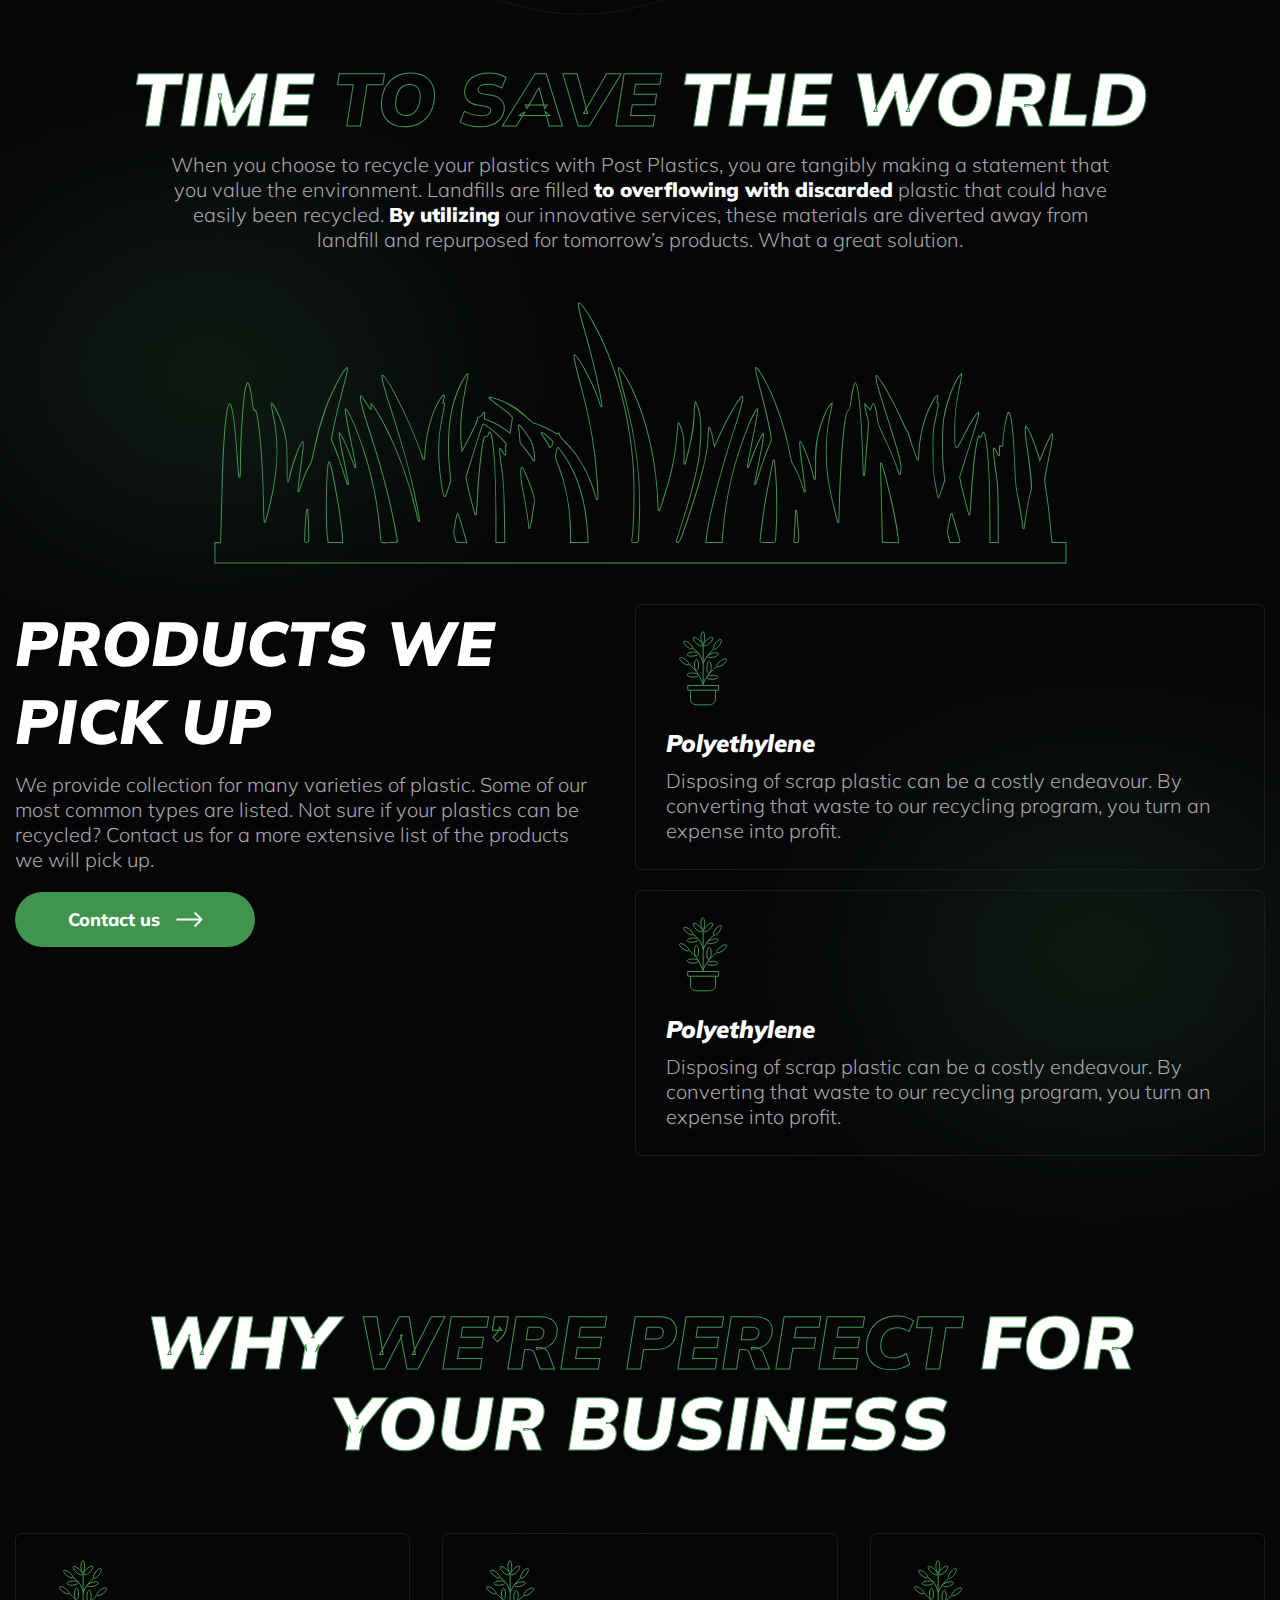
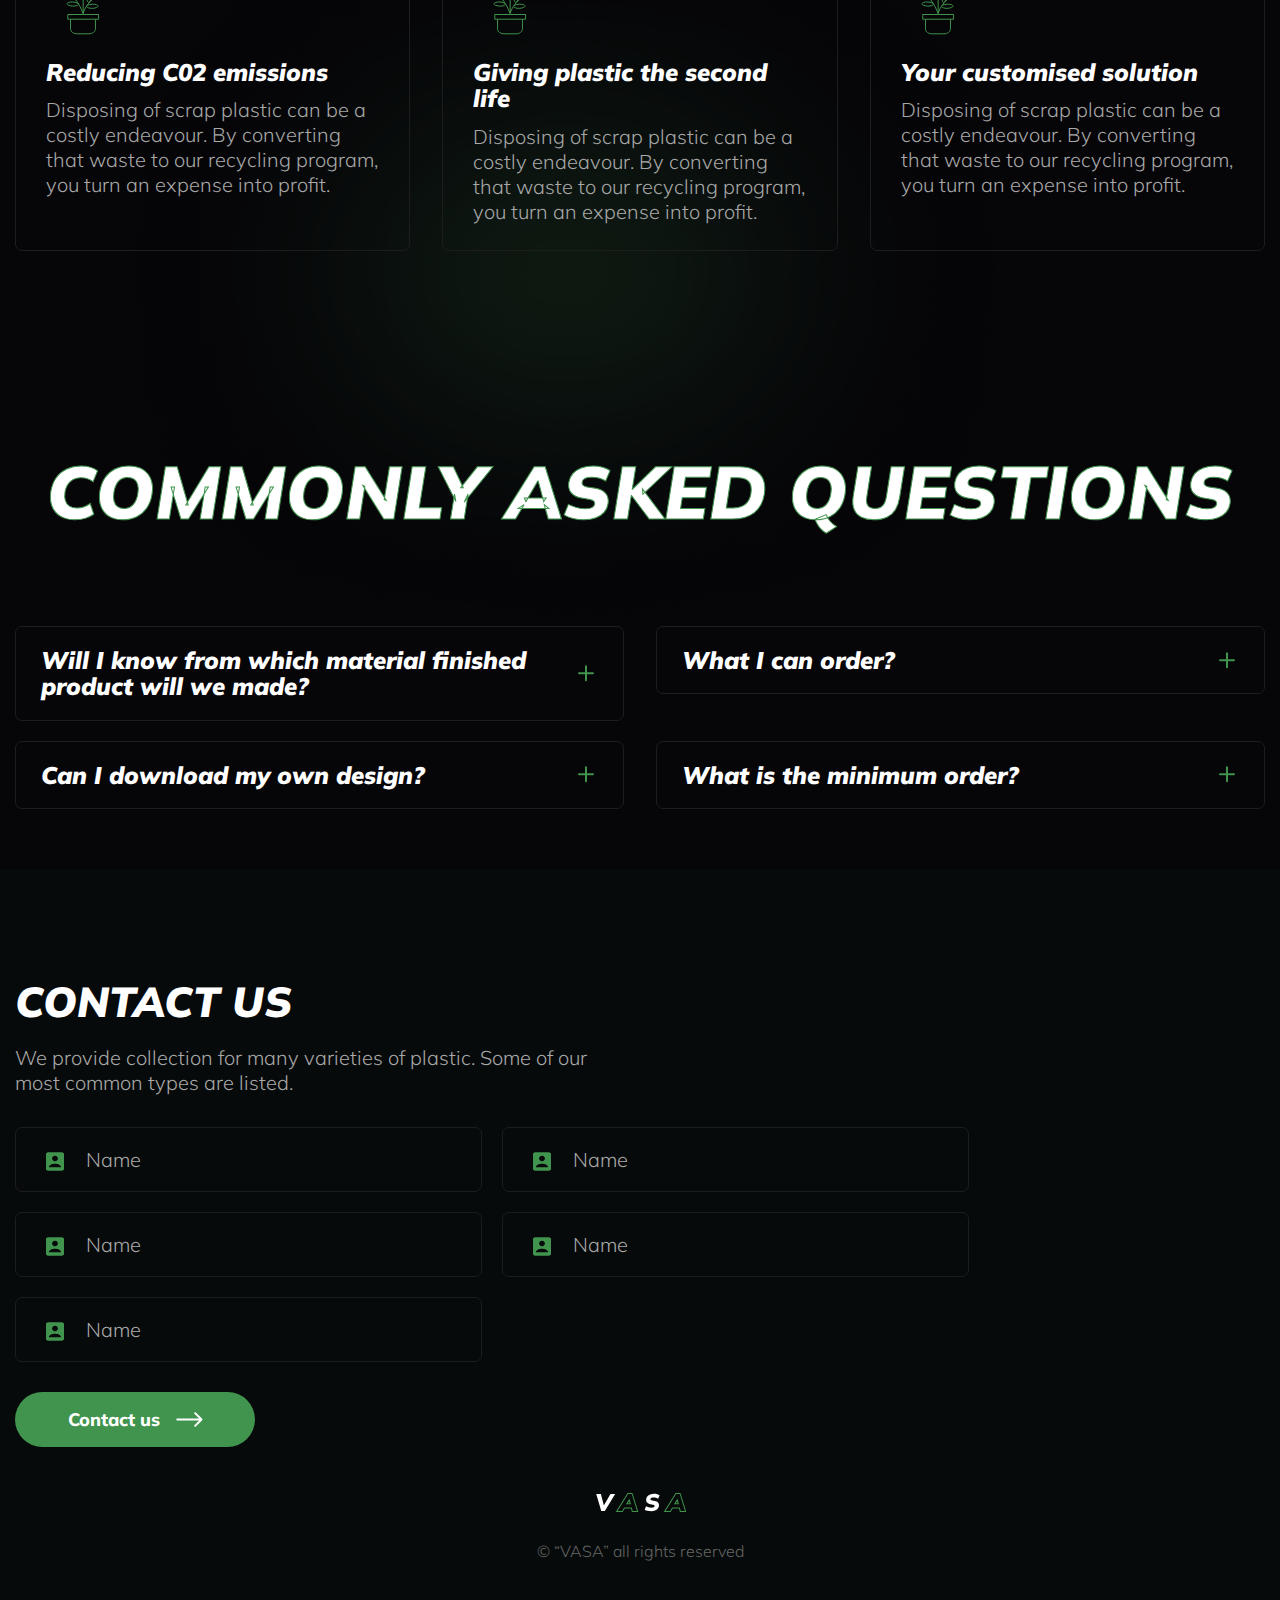
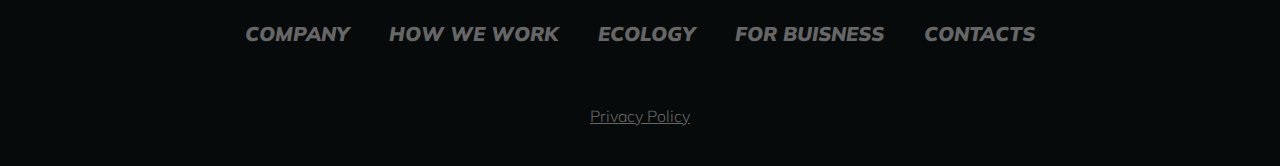
==== commit 39ec39ea: "fix text" ====
--- a/index-dark.html
+++ b/index-dark.html
@@ -369,51 +369,27 @@
                         <h3 class="main__title text__center">COMMONLY ASKED QUESTIONS</h3>
                         <div class="faq__items">
                             <div class="faq-item">
-                                <button class="faq__button content__title">DO YOU HAVE A MINIMUM PICK UP WEIGHT?</button>
+                                <button class="faq__button content__title">Will I know from which material finished product will we made?</button>
                                 <div class="faq-dropdown">
-                                    <p class="medium__text grey__text">Disposing of scrap plastic can be a costly endeavour. By converting that waste to our recycling program, you turn an expense into profit. Disposing of scrap plastic can be a costly endeavour. By converting that waste to our recycling program, you turn an expense into profit.</p>
+                                    <p class="medium__text grey__text">Yes. You will receive a passport with the base of material from which rattan or welding rod is made of.</p>
                                 </div>
                             </div>
                             <div class="faq-item">
-                                <button class="faq__button content__title">DO YOU HAVE A MINIMUM PICK UP WEIGHT?</button>
+                                <button class="faq__button content__title">What I can order?</button>
                                 <div class="faq-dropdown">
-                                    <p class="medium__text grey__text">Disposing of scrap plastic can be a costly endeavour. By converting that waste to our recycling program, you turn an expense into profit. Disposing of scrap plastic can be a costly endeavour. By converting that waste to our recycling program, you turn an expense into profit.</p>
+                                    <p class="medium__text grey__text">You can order rattan or weldin rod for your further use or finished furniture piece from designs on the website.</p>
                                 </div>
                             </div>
                             <div class="faq-item">
-                                <button class="faq__button content__title">DO YOU HAVE A MINIMUM PICK UP WEIGHT?</button>
+                                <button class="faq__button content__title">Can I download my own design?</button>
                                 <div class="faq-dropdown">
-                                    <p class="medium__text grey__text">Disposing of scrap plastic can be a costly endeavour. By converting that waste to our recycling program, you turn an expense into profit. Disposing of scrap plastic can be a costly endeavour. By converting that waste to our recycling program, you turn an expense into profit.</p>
+                                    <p class="medium__text grey__text">Yes you can draw a sketch. Our constructor will make a blueprint and if you like it you can make an order. </p>
                                 </div>
                             </div>
                             <div class="faq-item">
-                                <button class="faq__button content__title">DO YOU HAVE A MINIMUM PICK UP WEIGHT?</button>
+                                <button class="faq__button content__title">What is the minimum order?</button>
                                 <div class="faq-dropdown">
-                                    <p class="medium__text grey__text">Disposing of scrap plastic can be a costly endeavour. By converting that waste to our recycling program, you turn an expense into profit. Disposing of scrap plastic can be a costly endeavour. By converting that waste to our recycling program, you turn an expense into profit.</p>
-                                </div>
-                            </div>
-                            <div class="faq-item">
-                                <button class="faq__button content__title">DO YOU HAVE A MINIMUM PICK UP WEIGHT?</button>
-                                <div class="faq-dropdown">
-                                    <p class="medium__text grey__text">Disposing of scrap plastic can be a costly endeavour. By converting that waste to our recycling program, you turn an expense into profit. Disposing of scrap plastic can be a costly endeavour. By converting that waste to our recycling program, you turn an expense into profit.</p>
-                                </div>
-                            </div>
-                            <div class="faq-item">
-                                <button class="faq__button content__title">DO YOU HAVE A MINIMUM PICK UP WEIGHT?</button>
-                                <div class="faq-dropdown">
-                                    <p class="medium__text grey__text">Disposing of scrap plastic can be a costly endeavour. By converting that waste to our recycling program, you turn an expense into profit. Disposing of scrap plastic can be a costly endeavour. By converting that waste to our recycling program, you turn an expense into profit.</p>
-                                </div>
-                            </div>
-                            <div class="faq-item">
-                                <button class="faq__button content__title">DO YOU HAVE A MINIMUM PICK UP WEIGHT?</button>
-                                <div class="faq-dropdown">
-                                    <p class="medium__text grey__text">Disposing of scrap plastic can be a costly endeavour. By converting that waste to our recycling program, you turn an expense into profit. Disposing of scrap plastic can be a costly endeavour. By converting that waste to our recycling program, you turn an expense into profit.</p>
-                                </div>
-                            </div>
-                            <div class="faq-item">
-                                <button class="faq__button content__title">DO YOU HAVE A MINIMUM PICK UP WEIGHT?</button>
-                                <div class="faq-dropdown">
-                                    <p class="medium__text grey__text">Disposing of scrap plastic can be a costly endeavour. By converting that waste to our recycling program, you turn an expense into profit. Disposing of scrap plastic can be a costly endeavour. By converting that waste to our recycling program, you turn an expense into profit.</p>
+                                    <p class="medium__text grey__text">The minimum order is 1000 euro.</p>
                                 </div>
                             </div>
                         </div>
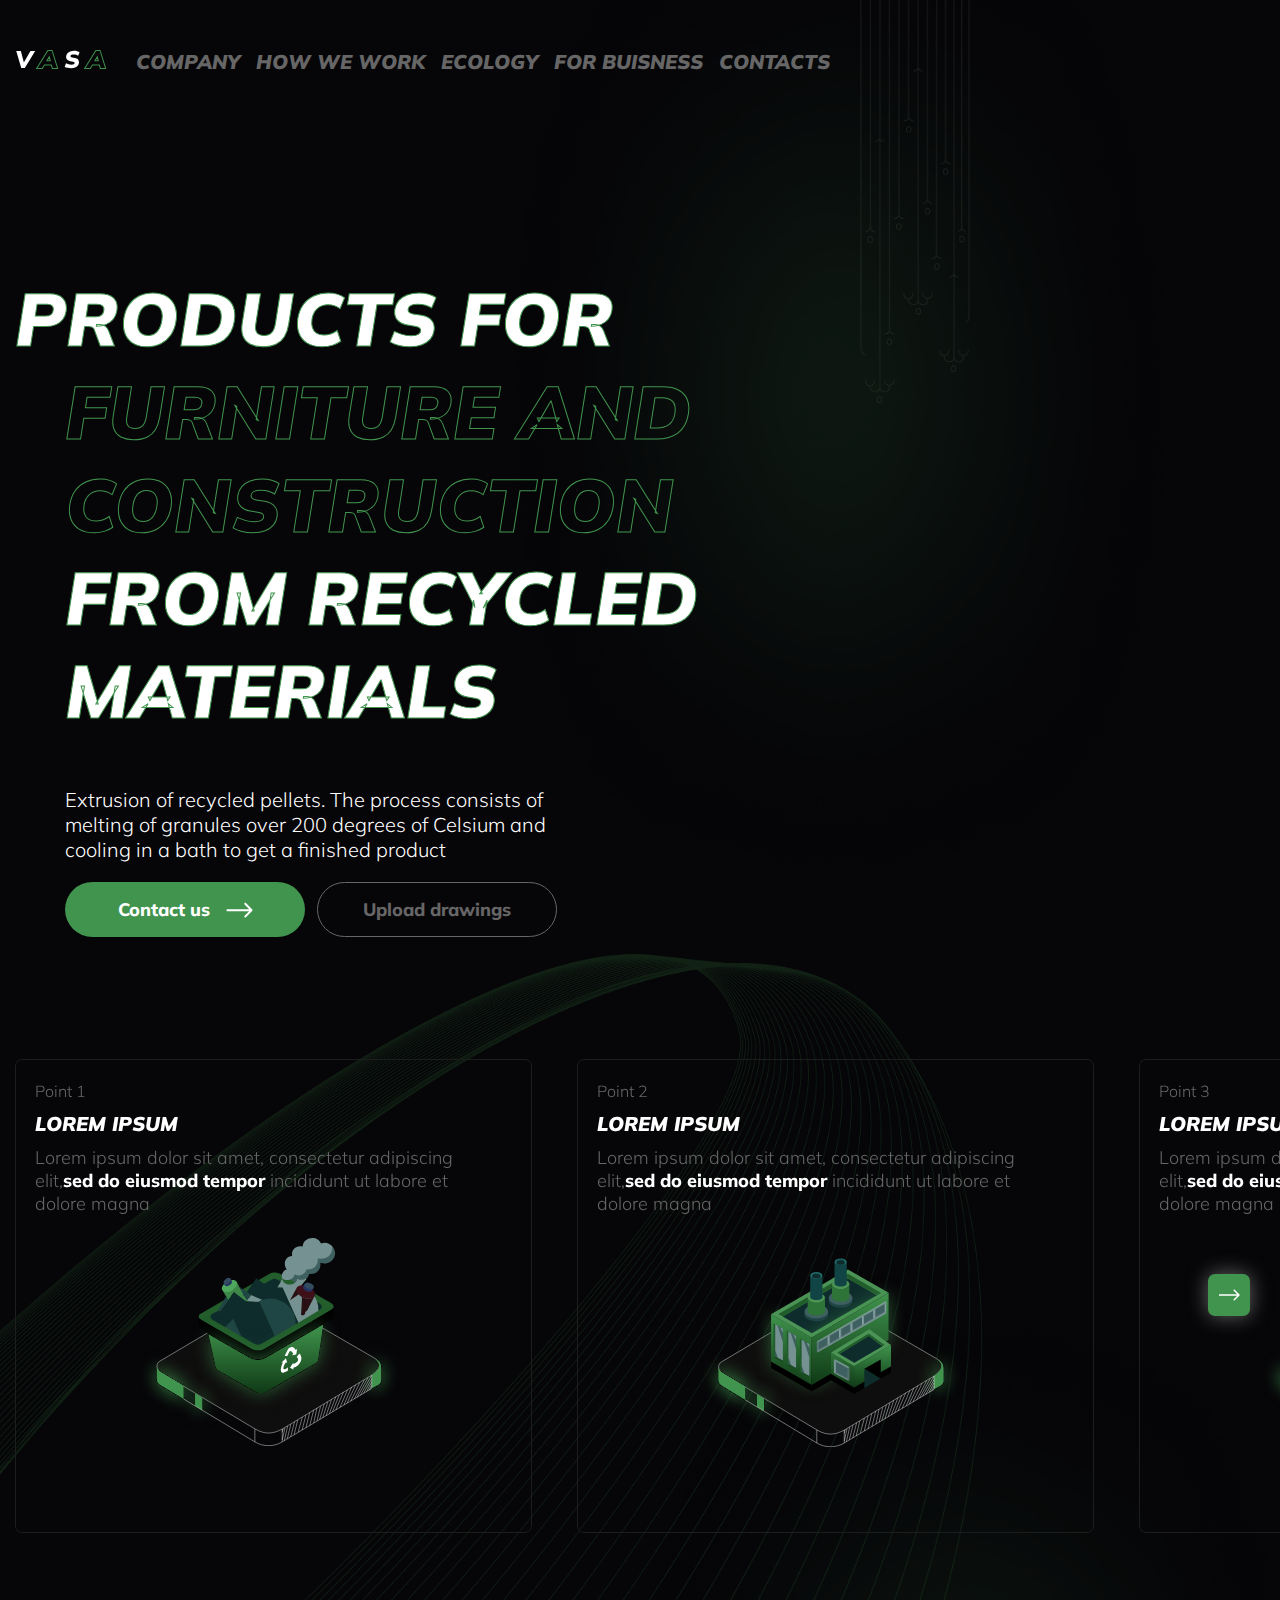
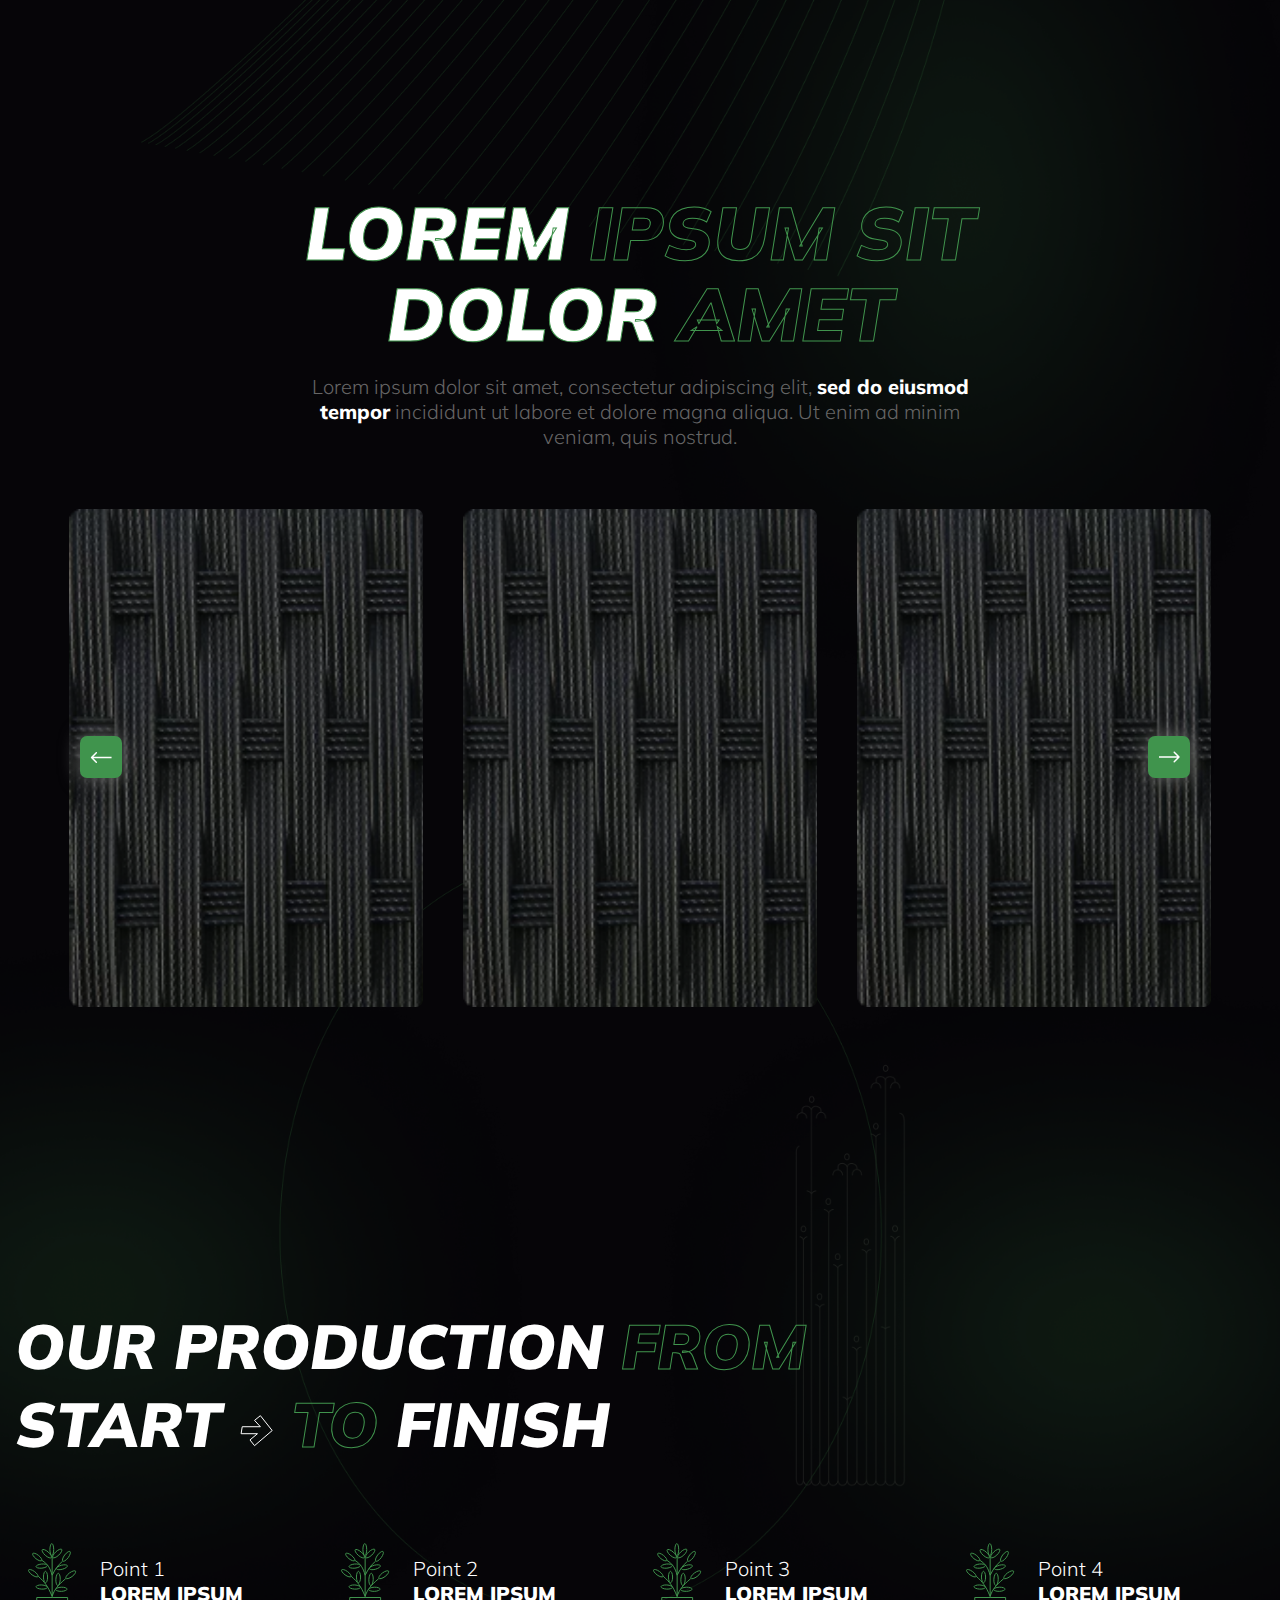
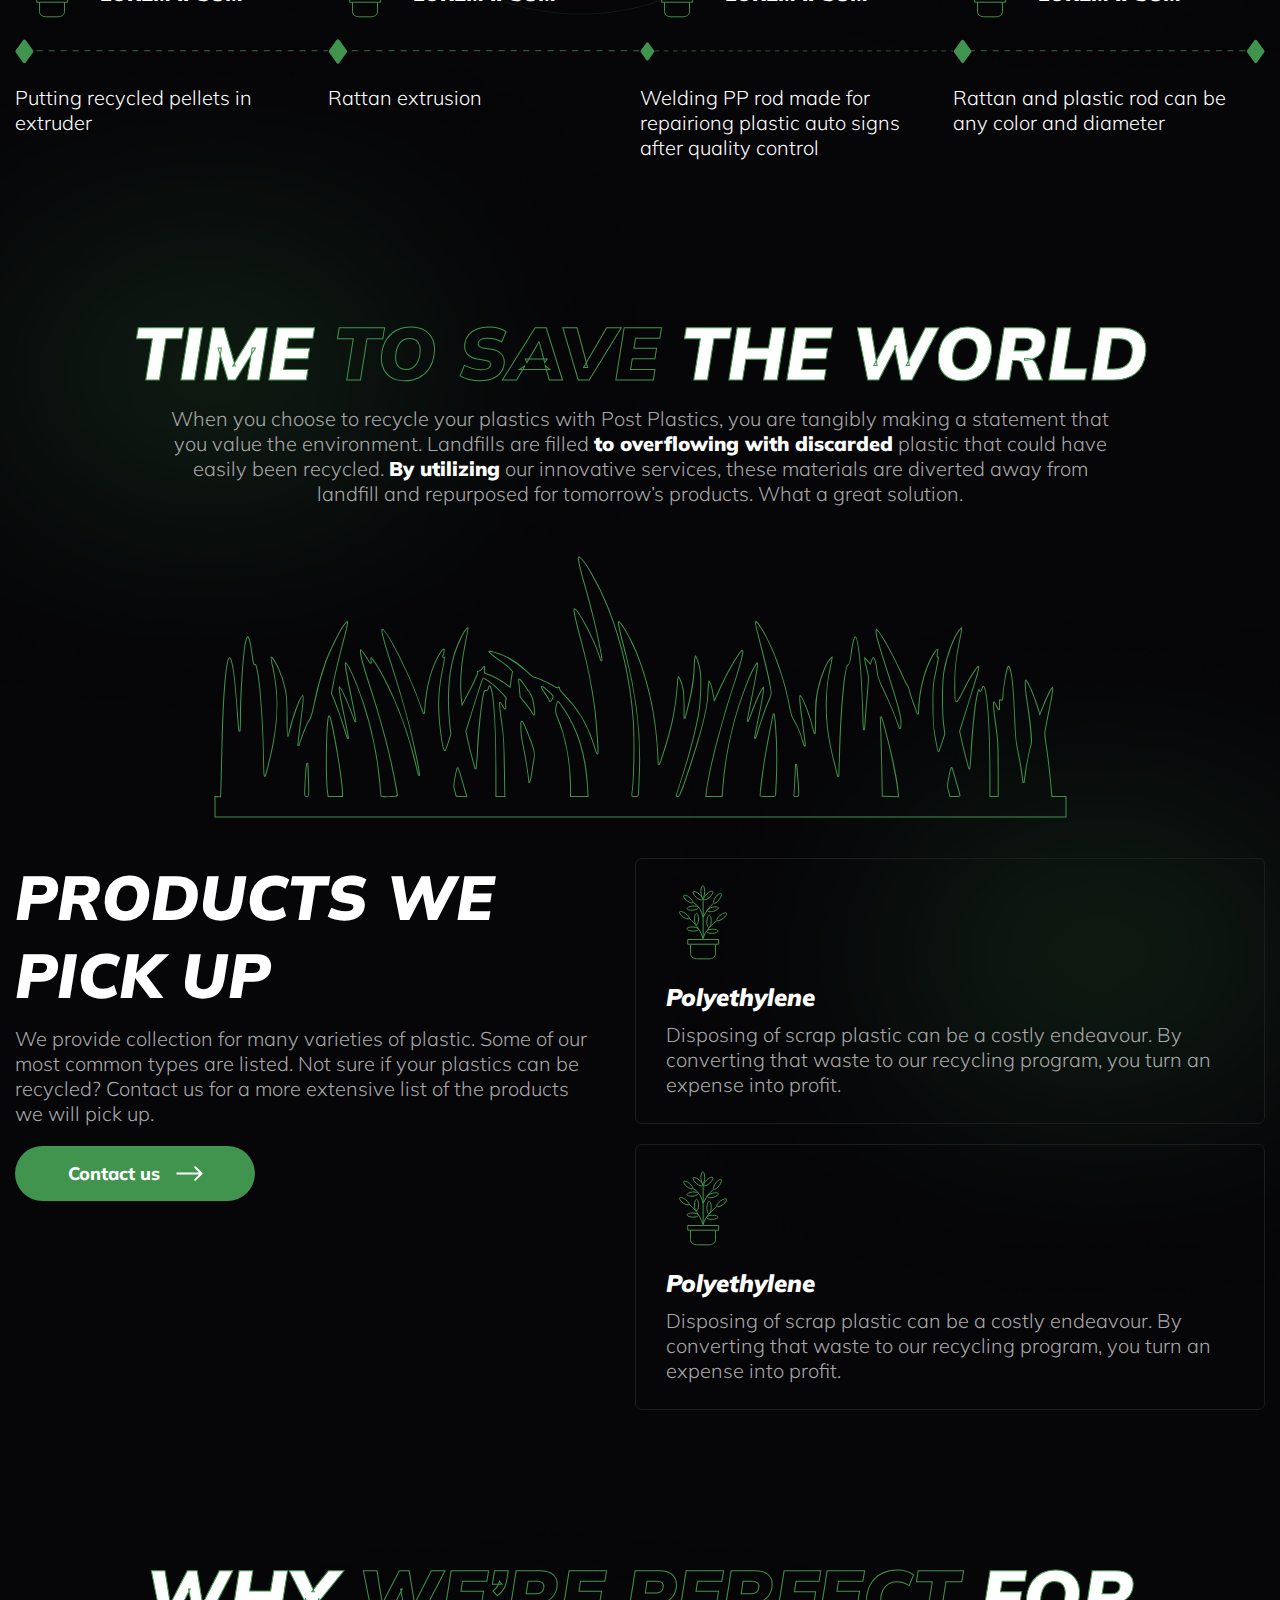
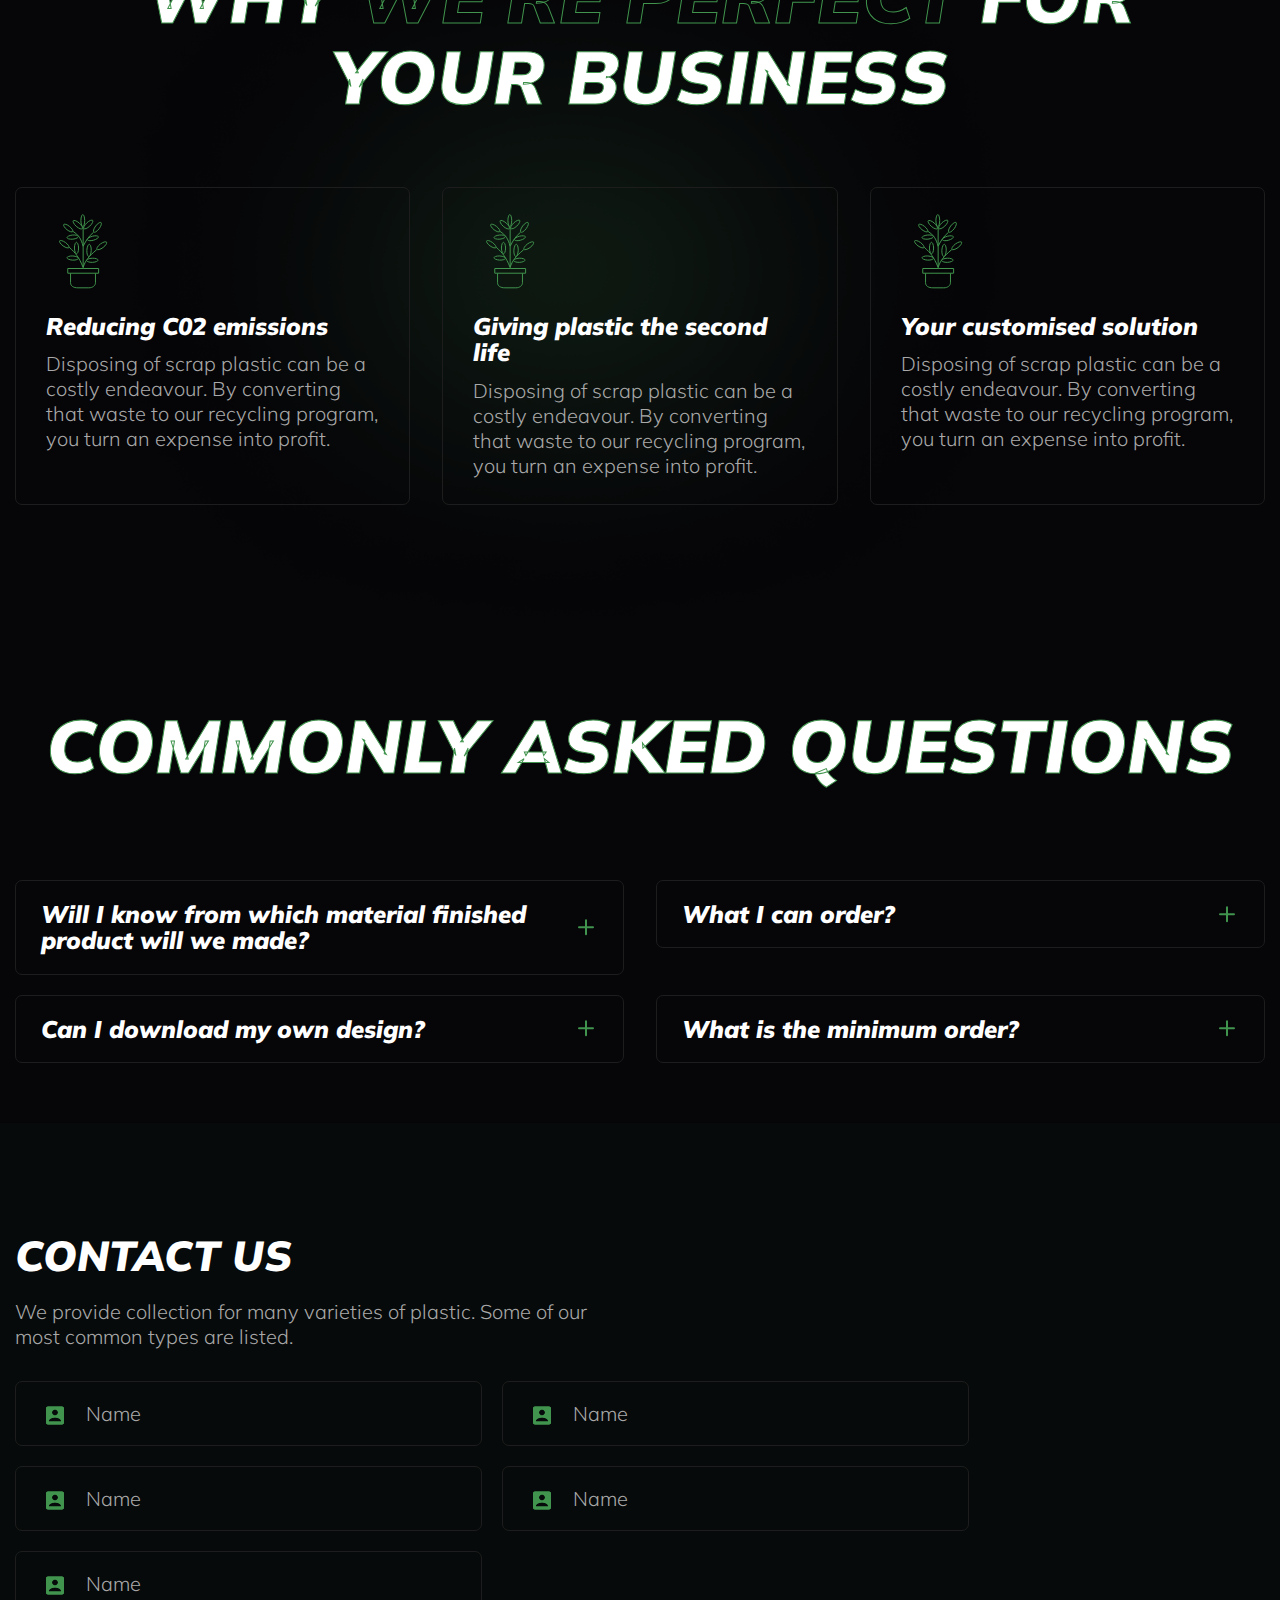
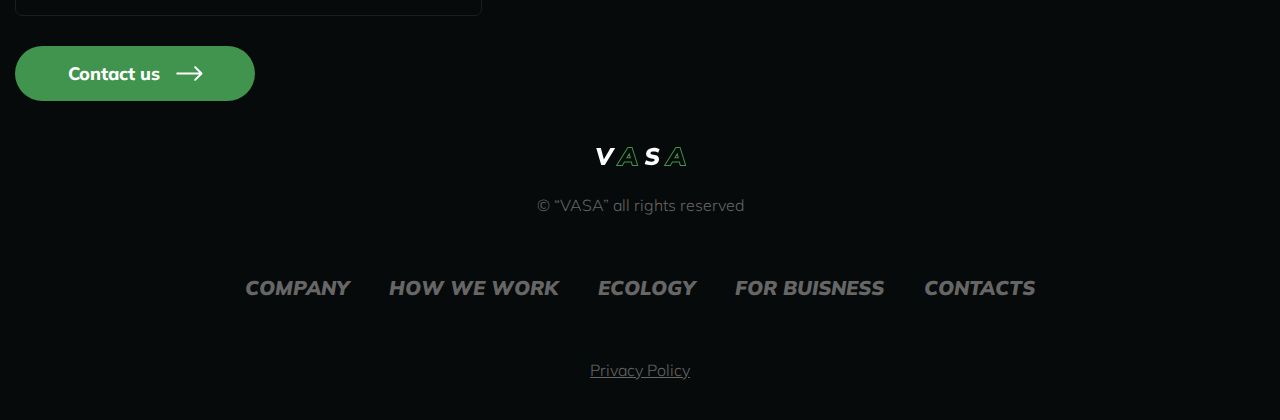
==== commit 2366bdae: "fix" ====
--- a/index-dark.html
+++ b/index-dark.html
@@ -51,10 +51,10 @@
                 <div class="container">
                     <div class="main__screen_inner">
                         <h1 class="main__title_h1 main__screen_title">
-                            ALWAYS <span class="span__titlebrown">TO BUILD</span> A LEASURE <span class="span__titlebrown">LIFE</span>
+                            Products for <span class="span__titlebrown">furniture and construction</span> from recycled materials
                         </h1>
                         <div class="main__description">
-                            <p class="medium__text">Lorem ipsum dolor sit amet, consectetur adipiscing elit, <span class="mediumbold__text">sed do eiusmod</span> tempor incididunt ut labore et dolore magna aliqua. Ut enim ad minim veniam, quis nostrud.</p>
+                            <p class="medium__text">Extrusion of recycled pellets. The process consists of melting of granules over  200 degrees of Celsium and cooling in a bath to get a  finished product </p>
                             <div class="main__buttons">
                                 <button class="button smallbold__text white__text">Contact us
                                     <svg class="button__img" width="27" height="16" viewBox="0 0 27 16" fill="none" xmlns="http://www.w3.org/2000/svg">
--- a/css/style.css
+++ b/css/style.css
@@ -100,6 +100,7 @@
     font-family: var(--font-mulishitalic);
     font-weight: 900;
     font-size: 74px;
+    text-transform: uppercase;
 }
 
 body.dark-theme .title {
